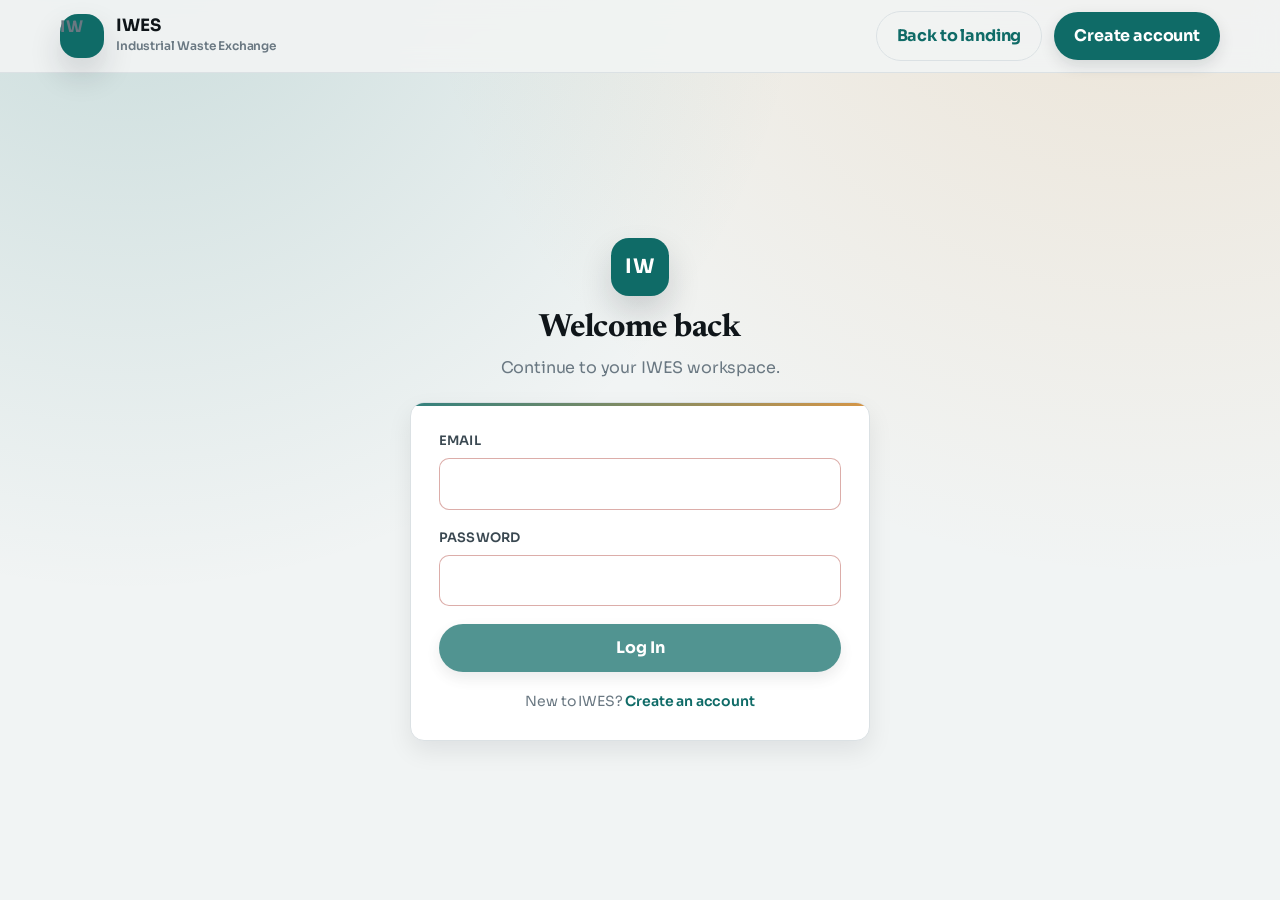
==== frontend/dashboard.html @ 66d416e0 "initial commit" ====
<!DOCTYPE html>
<html lang="en">
<head>
    <meta charset="UTF-8">
    <meta name="viewport" content="width=device-width, initial-scale=1.0">
    <title>IWES Dashboard</title>
    <link rel="stylesheet" href="style.css">
</head>
<body>
    <div class="app-shell">
        <nav class="navbar">
            <div class="nav-inner">
                <a class="nav-brand" href="dashboard.html" aria-label="IWES Dashboard">
                    <span class="brand-mark">IW</span>
                    <span>
                        <strong>IWES</strong>
                        <span>Dashboard</span>
                    </span>
                </a>

                <div class="nav-links" aria-label="Primary navigation">
                    <a class="nav-link active" href="dashboard.html">
                        <svg class="nav-icon" viewBox="0 0 24 24" aria-hidden="true">
                            <rect x="3" y="3" width="7" height="7" rx="2"></rect>
                            <rect x="14" y="3" width="7" height="7" rx="2"></rect>
                            <rect x="3" y="14" width="7" height="7" rx="2"></rect>
                            <rect x="14" y="14" width="7" height="7" rx="2"></rect>
                        </svg>
                        Dashboard
                    </a>
                    <a class="nav-link" href="listings.html">
                        <svg class="nav-icon" viewBox="0 0 24 24" aria-hidden="true">
                            <rect x="3" y="5" width="18" height="3" rx="1.5"></rect>
                            <rect x="3" y="10.5" width="18" height="3" rx="1.5"></rect>
                            <rect x="3" y="16" width="12" height="3" rx="1.5"></rect>
                        </svg>
                        Listings
                    </a>
                    <a class="nav-link" href="match.html">
                        <svg class="nav-icon" viewBox="0 0 24 24" aria-hidden="true">
                            <path d="M12 2a10 10 0 1 0 0 20a10 10 0 0 0 0-20Zm0 3a7 7 0 1 1 0 14a7 7 0 0 1 0-14Zm0 3.5a3.5 3.5 0 1 0 0 7a3.5 3.5 0 0 0 0-7Z"></path>
                        </svg>
                        Match
                    </a>
                    <a class="nav-link" href="analytics.html">
                        <svg class="nav-icon" viewBox="0 0 24 24" aria-hidden="true">
                            <rect x="4" y="11" width="3" height="9" rx="1"></rect>
                            <rect x="10.5" y="7" width="3" height="13" rx="1"></rect>
                            <rect x="17" y="4" width="3" height="16" rx="1"></rect>
                        </svg>
                        Analytics
                    </a>
                </div>

                <div class="nav-actions">
                    <span class="user-pill" id="userName">User</span>
                    <button class="button button-ghost" type="button" id="logoutButton">Logout</button>
                </div>
            </div>
        </nav>

        <main class="main-content">
            <header class="page-header">
                <div class="page-title">
                    <h1>Workspace</h1>
                    <p id="welcomeText">A concise overview of your exchange activity.</p>
                </div>
                <div class="page-actions">
                    <a class="button button-primary" href="listings.html">Create Listing</a>
                    <a class="button button-secondary" href="match.html">Find Matches</a>
                </div>
            </header>

            <div class="utility-bar">
                <span class="meta-label">MySQL procedures + views</span>
            </div>

            <section class="stats-grid" aria-label="User summary">
                <article class="card stat-card">
                    <p class="stat-label">Active Listings</p>
                    <p class="stat-value" id="activeListings">0</p>
                </article>
                <article class="card stat-card">
                    <p class="stat-label">Completed Listings</p>
                    <p class="stat-value" id="completedListings">0</p>
                </article>
                <article class="card stat-card">
                    <p class="stat-label">Buyer Transactions</p>
                    <p class="stat-value" id="buyerTransactions">0</p>
                </article>
                <article class="card stat-card">
                    <p class="stat-label">Seller Transactions</p>
                    <p class="stat-value" id="sellerTransactions">0</p>
                </article>
                <article class="card stat-card">
                    <p class="stat-label">Average Rating</p>
                    <p class="stat-value" id="averageRating">0.00</p>
                </article>
            </section>

            <section class="content-grid">
                <article class="card panel">
                    <div class="panel-header">
                        <h2 class="section-title">
                            <svg class="section-icon" viewBox="0 0 24 24" aria-hidden="true">
                                <path d="M12 2a10 10 0 1 0 0 20a10 10 0 0 0 0-20Zm1 5v5.2l3.8 2.2l-1 1.7L11 13V7h2Z"></path>
                            </svg>
                            Recent Transactions
                        </h2>
                        <span class="meta-label">Latest 5</span>
                    </div>
                    <div class="table-wrap">
                        <table class="responsive-table">
                            <thead>
                                <tr>
                                    <th>Product</th>
                                    <th>Qty</th>
                                    <th>Buyer</th>
                                    <th>Seller</th>
                                    <th>Status</th>
                                    <th>Date</th>
                                    <th>Rate</th>
                                </tr>
                            </thead>
                            <tbody id="transactionsBody">
                                <tr>
                                    <td colspan="7" class="loading-state">
                                        <div class="skeleton skeleton-line"></div>
                                    </td>
                                </tr>
                            </tbody>
                        </table>
                    </div>
                </article>

                <article class="card panel">
                    <div class="panel-header">
                        <h2 class="section-title">
                            <svg class="section-icon" viewBox="0 0 24 24" aria-hidden="true">
                                <rect x="3" y="5" width="18" height="3" rx="1.5"></rect>
                                <rect x="3" y="10.5" width="18" height="3" rx="1.5"></rect>
                                <rect x="3" y="16" width="12" height="3" rx="1.5"></rect>
                            </svg>
                            Quick Actions
                        </h2>
                        <span class="meta-label">Workspace shortcuts</span>
                    </div>
                    <div class="panel-body">
                        <p class="panel-note">Operational flow</p>
                        <div class="listing-actions">
                            <a class="button button-primary" href="listings.html">Create Listing</a>
                            <a class="button button-secondary" href="match.html">Run Matching</a>
                            <a class="button button-ghost" href="analytics.html">View Analytics</a>
                        </div>
                    </div>
                </article>
            </section>

            <section class="card panel mt-18">
                <div class="panel-header">
                    <h2 class="section-title">
                        <svg class="section-icon" viewBox="0 0 24 24" aria-hidden="true">
                            <rect x="3" y="5" width="18" height="3" rx="1.5"></rect>
                            <rect x="3" y="10.5" width="18" height="3" rx="1.5"></rect>
                            <rect x="3" y="16" width="12" height="3" rx="1.5"></rect>
                        </svg>
                        Listing Snapshot
                    </h2>
                    <span class="status-chip" id="listingCount">0 records</span>
                </div>
                <div class="table-wrap">
                    <table class="responsive-table">
                        <thead>
                            <tr>
                                <th>Product</th>
                                <th>Type</th>
                                <th>Available</th>
                                <th>Status</th>
                                <th>Created</th>
                            </tr>
                        </thead>
                        <tbody id="listingsBody">
                            <tr>
                                <td colspan="5" class="loading-state">
                                    <div class="skeleton skeleton-line"></div>
                                </td>
                            </tr>
                        </tbody>
                    </table>
                </div>
            </section>
        </main>
    </div>

    <script src="main.js"></script>
    <script>
        const currentUser = checkLogin();

        if (currentUser) {
            document.getElementById("userName").textContent = currentUser.name || currentUser.email;
            document.getElementById("welcomeText").textContent = `Welcome back, ${currentUser.name || "user"}.`;
        }

        document.getElementById("logoutButton").addEventListener("click", async () => {
            const button = document.getElementById("logoutButton");
            setButtonLoading(button, true, "Logging out...");
            try {
                await apiCall("/auth/logout", "POST");
            } catch (error) {
                showToast(error.message, "error");
            } finally {
                clearStoredUser();
                window.location.href = "login.html";
            }
        });

        async function loadDashboard() {
            try {
                const [meData, summaryData, listingsData, transactionsData] = await Promise.all([
                    apiCall("/auth/me"),
                    apiCall("/analytics/summary"),
                    apiCall("/listings/my"),
                    apiCall("/transactions/history"),
                ]);

                setStoredUser(meData.user);
                document.getElementById("userName").textContent = meData.user.name;
                document.getElementById("welcomeText").textContent = `Welcome back, ${meData.user.name}.`;

                const listings = listingsData.listings || [];
                renderSummary(summaryData.summary, listings);
                renderListings(listings);
                renderTransactions((transactionsData.transactions || []).slice(0, 5));
            } catch (error) {
                showToast(error.message, "error");
                setTableError("listingsBody", 5);
                setTableError("transactionsBody", 7);
            }
        }

        function renderSummary(summary, listings) {
            const buyerCount = Number(summary.transactions_as_buyer || 0);
            const sellerCount = Number(summary.transactions_as_seller || 0);
            const rating = Number(summary.average_rating_received || 0);
            const activeCount = listings.filter((listing) => listing.status === "ACTIVE").length;
            const completedCount = listings.filter((listing) => listing.status === "COMPLETED").length;

            document.getElementById("activeListings").textContent = formatNumber(activeCount);
            document.getElementById("completedListings").textContent = formatNumber(completedCount);
            document.getElementById("buyerTransactions").textContent = formatNumber(buyerCount);
            document.getElementById("sellerTransactions").textContent = formatNumber(sellerCount);
            document.getElementById("averageRating").textContent = rating.toFixed(2);
        }

        function renderListings(listings) {
            const body = document.getElementById("listingsBody");
            document.getElementById("listingCount").textContent = `${listings.length} records`;
            const snapshot = listings.slice(0, 6);

            if (!snapshot.length) {
                body.innerHTML = `<tr><td colspan="5" class="empty-state">No listings created yet.</td></tr>`;
                return;
            }

            body.innerHTML = snapshot.map((listing) => `
                <tr>
                    <td data-label="Product">${materialCell(listing.product_name, listing.category, listing.unit)}</td>
                    <td data-label="Type">${statusBadge(listing.listing_type)}</td>
                    <td data-label="Available">${formatNumber(listing.available_qty, 2)} ${escapeHtml(listing.unit)}</td>
                    <td data-label="Status">${statusBadge(listing.status)}</td>
                    <td data-label="Created">${formatDate(listing.created_at)}</td>
                </tr>
            `).join("");
        }

        function renderTransactions(transactions) {
            const body = document.getElementById("transactionsBody");

            if (!transactions.length) {
                body.innerHTML = `<tr><td colspan="7" class="empty-state">No recent transactions.</td></tr>`;
                return;
            }

            body.innerHTML = transactions.map((txn) => `
                <tr>
                    <td data-label="Product">${materialCell(txn.product_name, txn.category, txn.unit)}</td>
                    <td data-label="Qty">${formatNumber(txn.qty_exchanged, 2)} ${escapeHtml(txn.unit)}</td>
                    <td data-label="Buyer">${escapeHtml(txn.buyer_name)}</td>
                    <td data-label="Seller">${escapeHtml(txn.seller_name)}</td>
                    <td data-label="Status">${statusBadge(txn.status)}</td>
                    <td data-label="Date">${formatDate(txn.txn_date)}</td>
                    <td data-label="Rate"><button class="button button-secondary" type="button" data-rate-txn="${txn.txn_id}">Rate</button></td>
                </tr>
            `).join("");

            body.querySelectorAll("button[data-rate-txn]").forEach((button) => {
                button.addEventListener("click", () => openRatingModal(button.dataset.rateTxn));
            });
        }

        function setTableError(tableBodyId, colspan) {
            const body = document.getElementById(tableBodyId);
            body.innerHTML = `<tr><td colspan="${colspan}" class="empty-state">Could not load data.</td></tr>`;
        }

        loadDashboard();
    </script>
</body>
</html>
---- frontend/style.css ----
@import url("https://fonts.googleapis.com/css2?family=Newsreader:wght@400;500;600;700&family=Sora:wght@300;400;500;600;700;800&display=swap");

:root {
    --font-sans: "Sora", "Avenir Next", "Trebuchet MS", sans-serif;
    --font-display: "Newsreader", "Iowan Old Style", "Palatino", serif;
    --ink: #1c242a;
    --ink-strong: #0f1519;
    --ink-soft: #3a4851;
    --muted: #6a7882;
    --primary: #0f6b67;
    --primary-strong: #0b5451;
    --accent: #d08a33;
    --accent-strong: #b77424;
    --bg: #f1f4f4;
    --surface: #ffffff;
    --surface-2: #f3f6f6;
    --border: #dbe1e4;
    --border-strong: #cfd6da;
    --soft-blue: #e7eef0;
    --success: #2b7a4b;
    --error: #b14942;
    --warning: #c17a2f;
    --shadow: 0 20px 50px rgba(12, 18, 24, 0.12);
    --shadow-soft: 0 10px 24px rgba(12, 18, 24, 0.08);
    --shadow-tight: 0 6px 16px rgba(12, 18, 24, 0.12);
    --radius-sm: 10px;
    --radius-md: 14px;
    --radius-lg: 20px;
    --content-width: 1160px;
}

* {
    box-sizing: border-box;
}

html {
    font-size: 16px;
}

body {
    margin: 0;
    min-height: 100vh;
    background:
        radial-gradient(circle at 10% -10%, rgba(15, 107, 103, 0.18), transparent 45%),
        radial-gradient(circle at 90% -20%, rgba(208, 138, 51, 0.18), transparent 48%),
        var(--bg);
    color: var(--ink);
    font-family: var(--font-sans);
    line-height: 1.6;
    letter-spacing: -0.01em;
}

::selection {
    background: rgba(15, 107, 103, 0.2);
}

a {
    color: var(--primary);
    font-weight: 600;
    text-decoration: none;
}

a:hover {
    color: var(--primary-strong);
    text-decoration: underline;
}

a:focus-visible,
button:focus-visible,
input:focus-visible,
select:focus-visible,
textarea:focus-visible {
    outline: 2px solid rgba(15, 107, 103, 0.35);
    outline-offset: 2px;
}

h1,
h2,
h3,
h4 {
    font-family: var(--font-display);
    letter-spacing: -0.01em;
}

.auth-page {
    display: grid;
    min-height: 100vh;
    place-items: center;
    padding: 36px 18px;
}

.auth-page.has-auth-nav {
    padding-top: 115px;
}

.auth-page .navbar {
    left: 0;
    position: fixed;
    right: 0;
    top: 0;
}

.auth-shell {
    width: min(100%, 460px);
}

.brand-block {
    position: relative;
    margin-bottom: 22px;
    text-align: center;
}

.brand-mark {
    display: inline-grid;
    width: 58px;
    height: 58px;
    margin-bottom: 14px;
    place-items: center;
    border-radius: 18px;
    background: var(--primary);
    color: #ffffff;
    font-size: 20px;
    font-weight: 700;
    letter-spacing: 0.04em;
    text-transform: uppercase;
    box-shadow: 0 16px 32px rgba(17, 24, 39, 0.16);
}

.brand-block h1,
.page-title h1 {
    margin: 0;
    color: var(--ink-strong);
    font-size: 32px;
    line-height: 1.15;
}

.brand-block p,
.page-title p {
    margin: 8px 0 0;
    color: var(--muted);
}

.card {
    border: 1px solid var(--border);
    border-radius: var(--radius-md);
    background: var(--surface);
    box-shadow: var(--shadow-soft);
}

.auth-card {
    position: relative;
    overflow: hidden;
    padding: 28px;
}

.auth-card::before {
    content: "";
    position: absolute;
    inset: 0 0 auto;
    height: 3px;
    background: linear-gradient(90deg, rgba(15, 107, 103, 0.85), rgba(208, 138, 51, 0.9));
}

.form-group {
    margin-bottom: 18px;
}

label {
    display: block;
    margin-bottom: 6px;
    color: var(--ink-soft);
    font-size: 13px;
    font-weight: 600;
    letter-spacing: 0.01em;
    text-transform: uppercase;
}

input,
select,
textarea {
    width: 100%;
    border: 1px solid var(--border);
    border-radius: var(--radius-sm);
    background: var(--surface);
    color: var(--ink);
    font: inherit;
    outline: none;
    padding: 12px 14px;
    transition: border-color 0.2s ease, box-shadow 0.2s ease;
}

input::placeholder,
textarea::placeholder {
    color: rgba(110, 123, 134, 0.7);
}

input:focus,
select:focus,
textarea:focus {
    border-color: rgba(15, 107, 103, 0.55);
    box-shadow: 0 0 0 3px rgba(15, 107, 103, 0.12);
}

input:invalid:not(:placeholder-shown),
textarea:invalid:not(:placeholder-shown) {
    border-color: rgba(177, 73, 66, 0.45);
}

input:invalid:focus,
textarea:invalid:focus {
    border-color: rgba(177, 73, 66, 0.7);
    box-shadow: 0 0 0 3px rgba(177, 73, 66, 0.14);
}

.button {
    display: inline-flex;
    min-height: 44px;
    align-items: center;
    justify-content: center;
    gap: 8px;
    border: 0;
    border-radius: 999px;
    cursor: pointer;
    font: inherit;
    font-weight: 700;
    padding: 11px 20px;
    text-decoration: none;
    box-shadow: var(--shadow-tight);
    transition: background 0.18s ease, box-shadow 0.18s ease, transform 0.18s ease;
}

.button:hover {
    text-decoration: none;
    transform: translateY(-1px);
}

.button:disabled {
    cursor: not-allowed;
    opacity: 0.72;
    transform: none;
}

.button-spinner {
    width: 16px;
    height: 16px;
    border: 2px solid currentColor;
    border-right-color: transparent;
    border-radius: 50%;
    animation: spin 0.7s linear infinite;
}

.button-primary {
    background: var(--primary);
    color: #ffffff;
}

.button-primary:hover {
    background: var(--primary-strong);
    box-shadow: 0 10px 22px rgba(17, 24, 39, 0.18);
}

.button-secondary {
    background: var(--accent);
    color: #ffffff;
}

.button-secondary:hover {
    background: var(--accent-strong);
}

.button-ghost {
    border: 1px solid var(--border);
    background: transparent;
    color: var(--primary);
    box-shadow: none;
}

.button-ghost:hover {
    border-color: var(--primary);
    background: rgba(15, 107, 103, 0.08);
}

.button-wide {
    width: 100%;
}

.auth-switch {
    margin: 18px 0 0;
    color: var(--muted);
    font-size: 14px;
    text-align: center;
}

.app-shell {
    min-height: 100vh;
}

.navbar {
    position: sticky;
    top: 0;
    z-index: 10;
    border-bottom: 1px solid var(--border);
    background: rgba(241, 244, 244, 0.92);
    backdrop-filter: blur(12px);
}

.nav-inner {
    display: flex;
    width: min(var(--content-width), calc(100% - 32px));
    min-height: 72px;
    align-items: center;
    justify-content: space-between;
    gap: 20px;
    margin: 0 auto;
}

.page-container {
    width: min(var(--content-width), calc(100% - 32px));
    margin: 0 auto;
}

.nav-brand {
    display: flex;
    min-width: 0;
    align-items: center;
    gap: 12px;
}

.nav-brand .brand-mark {
    width: 44px;
    height: 44px;
    margin: 0;
    font-size: 16px;
}

.nav-brand strong {
    display: block;
    color: var(--ink-strong);
    font-size: 17px;
    line-height: 1.1;
}

.nav-brand span {
    display: block;
    color: var(--muted);
    font-size: 12px;
}

.nav-links {
    display: flex;
    flex: 1;
    align-items: center;
    justify-content: flex-start;
    gap: 10px;
}

.nav-link {
    display: inline-flex;
    align-items: center;
    gap: 8px;
    position: relative;
    border-radius: 999px;
    color: var(--ink-soft);
    font-size: 13px;
    font-weight: 600;
    letter-spacing: 0.02em;
    padding: 8px 12px;
    text-transform: uppercase;
    transition: color 0.2s ease, background 0.2s ease;
}

.nav-icon {
    width: 16px;
    height: 16px;
    fill: currentColor;
    flex-shrink: 0;
}

.nav-link:hover {
    background: rgba(15, 107, 103, 0.08);
    color: var(--primary);
    text-decoration: none;
}

.nav-link.active {
    color: var(--primary-strong);
    background: rgba(15, 107, 103, 0.12);
}

.nav-actions {
    display: flex;
    align-items: center;
    gap: 12px;
}

.sidebar {
    position: sticky;
    top: 88px;
    align-self: start;
    border: 1px solid var(--border);
    border-radius: var(--radius-md);
    background: var(--surface);
    padding: 20px;
    box-shadow: var(--shadow-soft);
}

.sidebar-nav {
    display: grid;
    gap: 8px;
}

.sidebar-link {
    display: flex;
    align-items: center;
    gap: 10px;
    border-radius: 10px;
    color: var(--ink-soft);
    font-size: 13px;
    font-weight: 600;
    padding: 8px 10px;
    text-transform: uppercase;
    letter-spacing: 0.08em;
}

.sidebar-link:hover {
    background: rgba(15, 107, 103, 0.08);
    color: var(--primary);
    text-decoration: none;
}

.user-pill {
    max-width: 220px;
    overflow: hidden;
    border: 1px solid var(--border);
    border-radius: 999px;
    background: var(--surface);
    color: var(--ink);
    font-size: 13px;
    font-weight: 600;
    padding: 8px 14px;
    text-overflow: ellipsis;
    white-space: nowrap;
}

.main-content {
    width: min(var(--content-width), calc(100% - 32px));
    margin: 0 auto;
    padding: 42px 0 58px;
    display: grid;
    gap: 26px;
}

.landing-main {
    display: grid;
    gap: 72px;
    padding: 34px 0 80px;
}

.hero-section {
    padding-top: 18px;
}

.hero-grid {
    display: grid;
    grid-template-columns: minmax(0, 1.2fr) minmax(0, 0.8fr);
    gap: 32px;
    align-items: center;
}

.hero-kicker {
    display: inline-flex;
    align-items: center;
    gap: 10px;
    border-radius: 999px;
    border: 1px solid rgba(15, 107, 103, 0.25);
    background: rgba(15, 107, 103, 0.12);
    color: var(--primary-strong);
    font-size: 12px;
    font-weight: 700;
    letter-spacing: 0.08em;
    padding: 6px 14px;
    text-transform: uppercase;
}

.hero-title {
    margin: 18px 0 0;
    font-size: 44px;
    line-height: 1.1;
    color: var(--ink-strong);
}

.hero-lede {
    margin: 16px 0 0;
    color: var(--ink-soft);
    font-size: 17px;
    max-width: 560px;
}

.hero-actions {
    display: flex;
    flex-wrap: wrap;
    gap: 12px;
    margin-top: 22px;
}

.hero-meta {
    display: flex;
    flex-wrap: wrap;
    gap: 10px;
    margin-top: 18px;
}

.hero-card {
    padding: 24px;
    display: grid;
    gap: 16px;
    border: 1px solid rgba(15, 107, 103, 0.2);
    background: linear-gradient(160deg, rgba(255, 255, 255, 0.98), rgba(243, 246, 246, 0.9));
}

.hero-card h2 {
    margin: 0;
    font-size: 22px;
}

.hero-list {
    list-style: none;
    margin: 0;
    padding: 0;
    display: grid;
    gap: 12px;
    color: var(--ink-soft);
    font-size: 14px;
}

.hero-list li {
    display: flex;
    gap: 10px;
}

.hero-list li::before {
    content: "";
    width: 8px;
    height: 8px;
    margin-top: 7px;
    border-radius: 999px;
    background: var(--accent);
    flex-shrink: 0;
}

.section-block {
    padding: 22px 0 0;
}

.section-head {
    display: grid;
    gap: 10px;
    margin-bottom: 28px;
}

.eyebrow {
    color: var(--muted);
    font-size: 12px;
    font-weight: 700;
    letter-spacing: 0.18em;
    text-transform: uppercase;
}

.section-head h2 {
    margin: 0;
    font-size: 30px;
}

.section-head p {
    margin: 0;
    color: var(--ink-soft);
    max-width: 640px;
}

.feature-grid {
    display: grid;
    grid-template-columns: repeat(3, minmax(0, 1fr));
    gap: 20px;
}

.feature-card {
    padding: 20px;
    display: grid;
    gap: 10px;
}

.feature-card h3 {
    margin: 0;
    font-size: 18px;
}

.feature-card p {
    margin: 0;
    color: var(--muted);
    font-size: 14px;
}

.workflow-grid {
    display: grid;
    grid-template-columns: repeat(5, minmax(0, 1fr));
    gap: 16px;
}

.workflow-step {
    padding: 18px;
    display: grid;
    gap: 10px;
}

.step-index {
    width: 38px;
    height: 38px;
    display: inline-grid;
    place-items: center;
    border-radius: 14px;
    background: rgba(208, 138, 51, 0.16);
    color: var(--accent-strong);
    font-weight: 700;
}

.dbms-grid {
    display: grid;
    grid-template-columns: repeat(2, minmax(0, 1fr));
    gap: 20px;
}

.dbms-card {
    padding: 20px;
    display: grid;
    gap: 10px;
}

.site-footer {
    margin-top: 40px;
    border-top: 1px solid var(--border);
    padding: 28px 0 40px;
    background: rgba(255, 255, 255, 0.7);
}

.footer-grid {
    display: flex;
    flex-wrap: wrap;
    gap: 18px;
    align-items: center;
    justify-content: space-between;
    color: var(--muted);
    font-size: 13px;
}

.page-header {
    position: relative;
    display: grid;
    align-items: end;
    grid-template-columns: 1fr auto;
    gap: 18px;
    margin-bottom: 0;
    padding-bottom: 18px;
    border-bottom: 1px solid var(--border);
}

.page-header::before {
    content: "";
    position: absolute;
    left: 0;
    top: -10px;
    width: 60px;
    height: 2px;
    background: var(--accent);
}

.page-title h1 {
    font-size: 36px;
}

.page-title p {
    max-width: 560px;
    color: var(--ink-soft);
    font-size: 16px;
}

.page-actions {
    display: flex;
    align-items: center;
    gap: 12px;
    flex-wrap: wrap;
    justify-content: flex-end;
}

.utility-bar {
    display: flex;
    align-items: center;
    gap: 12px;
    border: 1px solid var(--border);
    border-radius: var(--radius-md);
    background: var(--surface-2);
    padding: 10px 14px;
}

.meta-label {
    display: inline-flex;
    align-items: center;
    gap: 8px;
    color: var(--muted);
    font-size: 11px;
    font-weight: 600;
    letter-spacing: 0.12em;
    text-transform: uppercase;
}

.meta-label::before {
    content: "";
    width: 10px;
    height: 2px;
    border-radius: 999px;
    background: var(--accent);
}

.status-chip {
    display: inline-flex;
    align-items: center;
    gap: 8px;
    border-radius: 999px;
    border: 1px solid var(--border);
    background: var(--surface);
    color: var(--ink-soft);
    font-size: 11px;
    font-weight: 600;
    letter-spacing: 0.08em;
    padding: 6px 12px;
    text-transform: uppercase;
}

.status-chip::before {
    content: "";
    width: 6px;
    height: 6px;
    border-radius: 999px;
    background: var(--accent);
}

.toolbar {
    display: flex;
    align-items: flex-end;
    justify-content: space-between;
    gap: 18px;
    margin-bottom: 18px;
}

.mt-18 {
    margin-top: 18px;
}

.filter-card,
.form-card {
    padding: 20px;
}

.filter-card,
.form-card,
.panel,
.stat-card {
    transition: border-color 0.18s ease, box-shadow 0.18s ease, transform 0.18s ease;
}

.filter-card:hover,
.form-card:hover,
.panel:hover,
.stat-card:hover {
    border-color: rgba(15, 107, 103, 0.24);
    box-shadow: var(--shadow);
}

.form-grid {
    display: grid;
    grid-template-columns: repeat(auto-fit, minmax(180px, 1fr));
    gap: 16px;
}

.form-grid-two {
    grid-template-columns: repeat(2, minmax(0, 1fr));
}

.form-grid-compact {
    display: grid;
    grid-template-columns: repeat(auto-fit, minmax(200px, 1fr));
    gap: 16px;
    align-items: end;
}

.form-actions {
    display: flex;
    justify-content: flex-end;
    gap: 10px;
    margin-top: 18px;
}

.stats-grid {
    display: grid;
    grid-template-columns: repeat(auto-fit, minmax(180px, 1fr));
    gap: 20px;
    margin-bottom: 0;
}

.stat-card {
    position: relative;
    overflow: hidden;
    padding: 24px;
}

.stat-card::before {
    content: "";
    position: absolute;
    inset: 0 0 auto;
    height: 3px;
    background: rgba(15, 107, 103, 0.25);
}

.stat-label {
    margin: 0;
    color: var(--muted);
    font-size: 13px;
    font-weight: 600;
    text-transform: uppercase;
    letter-spacing: 0.06em;
}

.stat-value {
    margin: 10px 0 0;
    color: var(--ink-strong);
    font-family: var(--font-display);
    font-size: 36px;
    font-weight: 600;
    line-height: 1;
}

.content-grid {
    display: grid;
    grid-template-columns: repeat(auto-fit, minmax(320px, 1fr));
    gap: 22px;
}

.panel {
    overflow: hidden;
}

.panel-header {
    display: flex;
    align-items: center;
    justify-content: space-between;
    gap: 14px;
    border-bottom: 1px solid var(--border);
    background: var(--surface-2);
    padding: 18px 20px;
}

.panel-body {
    padding: 20px;
}

.panel-note {
    margin: 0 0 14px;
    color: var(--muted);
    font-size: 11px;
    font-weight: 700;
    letter-spacing: 0.12em;
    text-transform: uppercase;
}

.panel-header h2 {
    margin: 0;
    color: var(--ink-strong);
    font-size: 20px;
}

.section-title {
    display: inline-flex;
    align-items: center;
    gap: 10px;
}

.section-icon {
    width: 18px;
    height: 18px;
    fill: currentColor;
    color: var(--accent-strong);
}

.table-wrap {
    overflow-x: auto;
}

table {
    width: 100%;
    border-collapse: collapse;
    min-width: 680px;
}

.compact-table {
    min-width: 0;
}

th,
td {
    border-bottom: 1px solid var(--border);
    padding: 14px 16px;
    text-align: left;
    vertical-align: top;
}

th {
    background: transparent;
    color: var(--muted);
    font-size: 11px;
    letter-spacing: 0.12em;
    text-transform: uppercase;
}

td {
    color: var(--ink);
    font-size: 14px;
}

tbody tr:hover {
    background: rgba(15, 107, 103, 0.04);
}

.material-cell {
    display: grid;
    grid-template-columns: 42px minmax(0, 1fr);
    align-items: center;
    gap: 11px;
    min-width: 230px;
}

.material-avatar {
    display: inline-grid;
    width: 42px;
    height: 42px;
    place-items: center;
    border-radius: 14px;
    font-size: 15px;
    font-weight: 700;
}

.material-copy {
    display: grid;
    min-width: 0;
}

.material-copy strong {
    color: var(--ink-strong);
}

.material-copy span {
    overflow: hidden;
    color: var(--muted);
    font-size: 12px;
    text-overflow: ellipsis;
    white-space: nowrap;
}

.tone-industrial {
    background: #e3ecec;
    color: var(--primary);
}

.tone-metal {
    background: #eceff1;
    color: #4c5963;
}

.tone-polymer {
    background: #f3e9f4;
    color: #7a3d8a;
}

.tone-bio {
    background: #e5f2ea;
    color: var(--success);
}

.tone-recycle {
    background: #f8efe4;
    color: var(--warning);
}

.tone-neutral {
    background: #eceff1;
    color: #394a5a;
}

.badge {
    display: inline-flex;
    align-items: center;
    border-radius: 999px;
    font-size: 11px;
    font-weight: 700;
    padding: 5px 10px;
    text-transform: uppercase;
    letter-spacing: 0.08em;
}

.badge-sell {
    background: rgba(15, 107, 103, 0.12);
    color: var(--primary);
}

.badge-buy {
    background: rgba(208, 138, 51, 0.2);
    color: var(--accent-strong);
}

.badge-active {
    background: rgba(43, 122, 75, 0.18);
    color: var(--success);
}

.badge-completed {
    background: rgba(15, 107, 103, 0.12);
    color: var(--primary);
}

.badge-expired {
    background: rgba(183, 71, 62, 0.16);
    color: var(--error);
}

.badge-done {
    background: rgba(43, 122, 75, 0.18);
    color: var(--success);
}

.qty-action {
    display: grid;
    grid-template-columns: minmax(92px, 1fr) auto;
    gap: 8px;
    min-width: 220px;
}

.filter-bar {
    position: sticky;
    top: 82px;
    z-index: 6;
    backdrop-filter: blur(10px);
}

.filter-row {
    display: flex;
    flex-wrap: wrap;
    gap: 12px;
    align-items: flex-end;
}

.view-toggle {
    display: inline-flex;
    gap: 8px;
    border: 1px solid var(--border);
    border-radius: 999px;
    padding: 4px;
    background: var(--surface);
}

.view-toggle button {
    border-radius: 999px;
    padding: 6px 12px;
    font-size: 12px;
    font-weight: 700;
}

.view-toggle button.active {
    background: var(--primary);
    color: #ffffff;
}

.listing-grid {
    display: grid;
    grid-template-columns: repeat(auto-fit, minmax(260px, 1fr));
    gap: 16px;
    padding: 18px;
}

.listings-view[data-view="cards"] .table-wrap {
    display: none;
}

.listings-view[data-view="table"] .listing-grid {
    display: none;
}

.listing-card {
    padding: 18px;
    display: grid;
    gap: 12px;
}

.listing-meta {
    display: grid;
    gap: 6px;
    color: var(--muted);
    font-size: 13px;
}

.listing-actions {
    display: flex;
    gap: 10px;
    flex-wrap: wrap;
    align-items: center;
}

.empty-block {
    padding: 26px;
    text-align: center;
    color: var(--muted);
    font-weight: 600;
}

.skeleton {
    position: relative;
    overflow: hidden;
    border-radius: 999px;
    background: #e8edf0;
}

.skeleton::after {
    content: "";
    position: absolute;
    inset: 0;
    background: linear-gradient(90deg, transparent, rgba(255, 255, 255, 0.6), transparent);
    transform: translateX(-100%);
    animation: skeleton 1.2s ease-in-out infinite;
}

.skeleton-line {
    height: 12px;
    width: 100%;
}

.skeleton-block {
    height: 64px;
    border-radius: var(--radius-md);
}

.qty-action input {
    min-height: 38px;
    padding: 8px 10px;
}

.qty-action .button {
    min-height: 38px;
    padding: 8px 12px;
}

.empty-state,
.loading-state {
    padding: 28px 20px;
    color: var(--muted);
    font-weight: 600;
    text-align: center;
}

.modal-backdrop {
    position: fixed;
    inset: 0;
    z-index: 50;
    display: none;
    align-items: center;
    justify-content: center;
    background: rgba(16, 21, 24, 0.56);
    padding: 18px;
}

.modal-backdrop.open {
    display: flex;
}

.modal {
    width: min(100%, 620px);
    max-height: calc(100vh - 36px);
    overflow-y: auto;
    border-radius: var(--radius-lg);
    background: var(--surface);
    box-shadow: 0 28px 80px rgba(0, 0, 0, 0.28);
}

.modal-header {
    display: flex;
    align-items: flex-start;
    justify-content: space-between;
    gap: 16px;
    border-bottom: 1px solid var(--border);
    padding: 20px;
}

.modal-header h2 {
    margin: 0;
    color: var(--ink-strong);
    font-size: 22px;
}

.modal-header p {
    margin: 6px 0 0;
    color: var(--muted);
}

.modal-body {
    padding: 20px;
}

.modal-note {
    margin: 0 0 16px;
    color: var(--muted);
    font-weight: 600;
    font-size: 13px;
}

.rating-modal {
    width: min(100%, 460px);
}

.star-rating {
    display: flex;
    gap: 8px;
    margin-bottom: 18px;
}

.star-button {
    display: inline-grid;
    width: 44px;
    height: 44px;
    place-items: center;
    border: 1px solid var(--border);
    border-radius: var(--radius-sm);
    background: var(--surface);
    color: #9aa6b2;
    cursor: pointer;
    font-size: 28px;
    line-height: 1;
    transition: border-color 0.2s ease, background 0.2s ease, color 0.2s ease;
}

.star-button:hover,
.star-button.selected {
    border-color: var(--warning);
    background: rgba(176, 107, 46, 0.14);
    color: var(--warning);
}

.icon-button {
    display: inline-grid;
    width: 38px;
    height: 38px;
    place-items: center;
    border: 1px solid var(--border);
    border-radius: var(--radius-sm);
    background: var(--surface);
    color: var(--primary);
    cursor: pointer;
    font-size: 22px;
    font-weight: 700;
    line-height: 1;
    transition: background 0.2s ease, border-color 0.2s ease;
}

.icon-button:hover {
    border-color: rgba(15, 107, 103, 0.4);
    background: rgba(15, 107, 103, 0.08);
}

.chart-list {
    display: grid;
    gap: 16px;
    padding: 20px;
}

.bar-row {
    display: grid;
    grid-template-columns: minmax(130px, 0.34fr) minmax(180px, 1fr) auto;
    align-items: center;
    gap: 12px;
}

.bar-label {
    min-width: 0;
    color: var(--ink);
    font-size: 13px;
    font-weight: 600;
}

.bar-track {
    height: 12px;
    overflow: hidden;
    border-radius: 999px;
    background: #e3e0db;
}

.bar-fill {
    height: 100%;
    min-width: 5px;
    border-radius: 999px;
    background: linear-gradient(90deg, rgba(15, 107, 103, 0.95), rgba(15, 107, 103, 0.6));
}

.bar-value {
    color: var(--primary);
    font-size: 12px;
    font-weight: 700;
    white-space: nowrap;
}

.toast-container {
    position: fixed;
    top: 18px;
    right: 18px;
    z-index: 100;
    display: grid;
    gap: 10px;
    width: min(360px, calc(100vw - 32px));
}

.toast {
    border-left: 5px solid var(--primary);
    border-radius: var(--radius-sm);
    background: var(--surface);
    box-shadow: 0 14px 34px rgba(0, 0, 0, 0.14);
    color: var(--ink);
    font-size: 13px;
    font-weight: 600;
    padding: 13px 15px;
    animation: toast-in 0.22s ease both;
}

.toast-success {
    border-left-color: var(--success);
}

.toast-error {
    border-left-color: var(--error);
}

.toast-info {
    border-left-color: var(--primary);
}

@keyframes toast-in {
    from {
        opacity: 0;
        transform: translateY(-8px);
    }
    to {
        opacity: 1;
        transform: translateY(0);
    }
}

@keyframes spin {
    to {
        transform: rotate(360deg);
    }
}

@keyframes skeleton {
    to {
        transform: translateX(100%);
    }
}

@media (max-width: 900px) {
    .stats-grid,
    .content-grid,
    .form-grid,
    .form-grid-two,
    .form-grid-compact {
        grid-template-columns: 1fr;
    }

    .page-header {
        grid-template-columns: 1fr;
    }

    .page-actions {
        justify-content: flex-start;
    }

    .toolbar {
        align-items: stretch;
        flex-direction: column;
    }

    .bar-row {
        grid-template-columns: 1fr;
        gap: 7px;
    }

    .hero-grid,
    .feature-grid,
    .workflow-grid,
    .dbms-grid {
        grid-template-columns: 1fr;
    }
}

@media (max-width: 760px) {
    table.responsive-table {
        min-width: 0;
        display: block;
    }

    table.responsive-table thead {
        display: none;
    }

    table.responsive-table tbody,
    table.responsive-table tr,
    table.responsive-table td {
        display: block;
        width: 100%;
    }

    table.responsive-table tr {
        border: 1px solid var(--border);
        border-radius: var(--radius-md);
        background: var(--surface);
        box-shadow: var(--shadow-soft);
        margin-bottom: 14px;
        padding: 6px 12px;
    }

    table.responsive-table td {
        border: none;
        padding: 10px 2px;
        display: flex;
        align-items: flex-start;
        justify-content: space-between;
        gap: 16px;
    }

    table.responsive-table td::before {
        content: attr(data-label);
        color: var(--muted);
        font-size: 10px;
        letter-spacing: 0.12em;
        text-transform: uppercase;
        flex: 0 0 42%;
    }

    table.responsive-table td > * {
        text-align: right;
        margin-left: auto;
    }

    table.responsive-table .material-cell {
        grid-template-columns: 34px minmax(0, 1fr);
    }
}

@media (max-width: 640px) {
    .auth-card {
        padding: 22px;
    }

    .brand-block h1,
    .page-title h1 {
        font-size: 26px;
    }

    .nav-inner {
        align-items: flex-start;
        flex-direction: column;
        padding: 14px 0;
    }

    .nav-links {
        width: 100%;
        justify-content: flex-start;
        overflow-x: auto;
        padding-bottom: 2px;
    }

    .nav-actions {
        width: 100%;
        justify-content: space-between;
    }

    .user-pill {
        max-width: calc(100vw - 180px);
    }

    .main-content {
        width: min(100% - 24px, 1180px);
        padding-top: 24px;
    }

    .stat-value {
        font-size: 30px;
    }

    .panel-header {
        align-items: flex-start;
        flex-direction: column;
    }

    .qty-action {
        grid-template-columns: 1fr;
        min-width: 160px;
    }

    .form-actions {
        flex-direction: column-reverse;
    }

    .hero-title {
        font-size: 34px;
    }
}
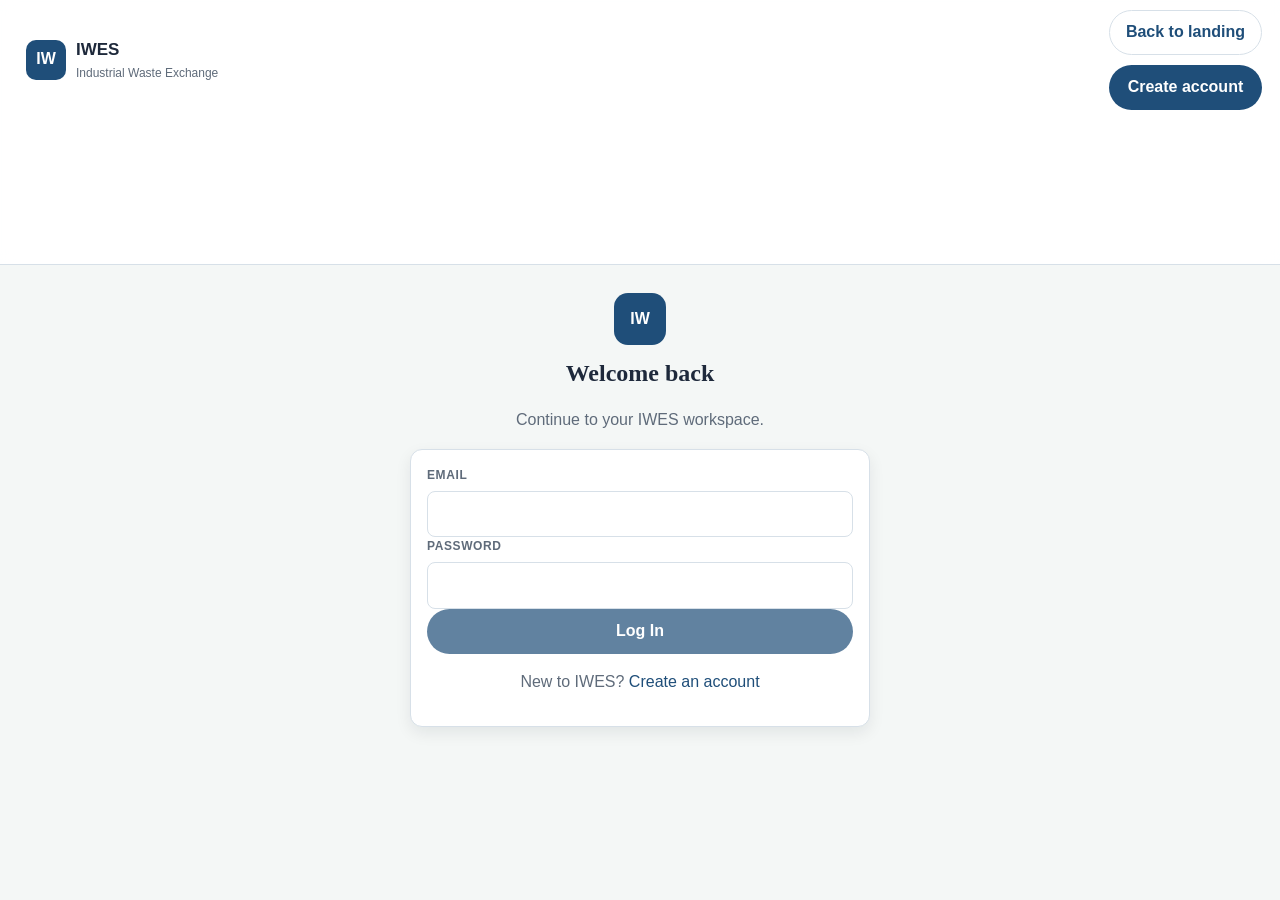
==== commit bb61f23d: "v2 initial commit" ====
--- a/frontend/dashboard.html
+++ b/frontend/dashboard.html
@@ -3,22 +3,44 @@
 <head>
     <meta charset="UTF-8">
     <meta name="viewport" content="width=device-width, initial-scale=1.0">
-    <title>IWES Dashboard</title>
+    <title>IWES Overview</title>
     <link rel="stylesheet" href="style.css">
 </head>
 <body>
     <div class="app-shell">
         <nav class="navbar">
             <div class="nav-inner">
-                <a class="nav-brand" href="dashboard.html" aria-label="IWES Dashboard">
+                <a class="nav-brand" href="dashboard.html" aria-label="IWES Overview">
                     <span class="brand-mark">IW</span>
                     <span>
                         <strong>IWES</strong>
-                        <span>Dashboard</span>
+                        <span>Overview</span>
                     </span>
                 </a>
 
                 <div class="nav-links" aria-label="Primary navigation">
+                    <a class="nav-link" href="listings.html">
+                        <svg class="nav-icon" viewBox="0 0 24 24" aria-hidden="true">
+                            <rect x="3" y="5" width="18" height="3" rx="1.5"></rect>
+                            <rect x="3" y="10.5" width="18" height="3" rx="1.5"></rect>
+                            <rect x="3" y="16" width="12" height="3" rx="1.5"></rect>
+                        </svg>
+                        Listings
+                    </a>
+                    <a class="nav-link" href="match.html">
+                        <svg class="nav-icon" viewBox="0 0 24 24" aria-hidden="true">
+                            <path d="M12 2a10 10 0 1 0 0 20a10 10 0 0 0 0-20Zm0 3a7 7 0 1 1 0 14a7 7 0 0 1 0-14Zm0 3.5a3.5 3.5 0 1 0 0 7a3.5 3.5 0 0 0 0-7Z"></path>
+                        </svg>
+                        Match
+                    </a>
+                    <a class="nav-link" href="analytics.html">
+                        <svg class="nav-icon" viewBox="0 0 24 24" aria-hidden="true">
+                            <rect x="4" y="11" width="3" height="9" rx="1"></rect>
+                            <rect x="10.5" y="7" width="3" height="13" rx="1"></rect>
+                            <rect x="17" y="4" width="3" height="16" rx="1"></rect>
+                        </svg>
+                        Analytics
+                    </a>
                     <a class="nav-link active" href="dashboard.html">
                         <svg class="nav-icon" viewBox="0 0 24 24" aria-hidden="true">
                             <rect x="3" y="3" width="7" height="7" rx="2"></rect>
@@ -26,29 +48,7 @@
                             <rect x="3" y="14" width="7" height="7" rx="2"></rect>
                             <rect x="14" y="14" width="7" height="7" rx="2"></rect>
                         </svg>
-                        Dashboard
-                    </a>
-                    <a class="nav-link" href="listings.html">
-                        <svg class="nav-icon" viewBox="0 0 24 24" aria-hidden="true">
-                            <rect x="3" y="5" width="18" height="3" rx="1.5"></rect>
-                            <rect x="3" y="10.5" width="18" height="3" rx="1.5"></rect>
-                            <rect x="3" y="16" width="12" height="3" rx="1.5"></rect>
-                        </svg>
-                        Listings
-                    </a>
-                    <a class="nav-link" href="match.html">
-                        <svg class="nav-icon" viewBox="0 0 24 24" aria-hidden="true">
-                            <path d="M12 2a10 10 0 1 0 0 20a10 10 0 0 0 0-20Zm0 3a7 7 0 1 1 0 14a7 7 0 0 1 0-14Zm0 3.5a3.5 3.5 0 1 0 0 7a3.5 3.5 0 0 0 0-7Z"></path>
-                        </svg>
-                        Match
-                    </a>
-                    <a class="nav-link" href="analytics.html">
-                        <svg class="nav-icon" viewBox="0 0 24 24" aria-hidden="true">
-                            <rect x="4" y="11" width="3" height="9" rx="1"></rect>
-                            <rect x="10.5" y="7" width="3" height="13" rx="1"></rect>
-                            <rect x="17" y="4" width="3" height="16" rx="1"></rect>
-                        </svg>
-                        Analytics
+                        Overview
                     </a>
                 </div>
 
@@ -62,39 +62,35 @@
         <main class="main-content">
             <header class="page-header">
                 <div class="page-title">
-                    <h1>Workspace</h1>
-                    <p id="welcomeText">A concise overview of your exchange activity.</p>
+                    <h1>Overview Dashboard</h1>
+                    <p id="welcomeText">Track platform activity and your current exchange footprint.</p>
                 </div>
                 <div class="page-actions">
-                    <a class="button button-primary" href="listings.html">Create Listing</a>
-                    <a class="button button-secondary" href="match.html">Find Matches</a>
+                    <a class="button button-primary" href="listings.html">New Listing</a>
+                    <a class="button button-secondary" href="match.html">Run Match</a>
                 </div>
             </header>
 
-            <div class="utility-bar">
-                <span class="meta-label">MySQL procedures + views</span>
-            </div>
-
-            <section class="stats-grid" aria-label="User summary">
-                <article class="card stat-card">
-                    <p class="stat-label">Active Listings</p>
-                    <p class="stat-value" id="activeListings">0</p>
-                </article>
-                <article class="card stat-card">
-                    <p class="stat-label">Completed Listings</p>
-                    <p class="stat-value" id="completedListings">0</p>
-                </article>
-                <article class="card stat-card">
-                    <p class="stat-label">Buyer Transactions</p>
-                    <p class="stat-value" id="buyerTransactions">0</p>
-                </article>
-                <article class="card stat-card">
-                    <p class="stat-label">Seller Transactions</p>
-                    <p class="stat-value" id="sellerTransactions">0</p>
-                </article>
-                <article class="card stat-card">
-                    <p class="stat-label">Average Rating</p>
-                    <p class="stat-value" id="averageRating">0.00</p>
+            <section class="stats-grid" aria-label="Overview stats">
+                <article class="card stat-card">
+                    <p class="stat-label">Total Listings</p>
+                    <p class="stat-value" id="totalListings">0</p>
+                </article>
+                <article class="card stat-card">
+                    <p class="stat-label">Active Txns</p>
+                    <p class="stat-value" id="activeTransactions">0</p>
+                </article>
+                <article class="card stat-card">
+                    <p class="stat-label">Completed Txns</p>
+                    <p class="stat-value" id="completedTransactions">0</p>
+                </article>
+                <article class="card stat-card">
+                    <p class="stat-label">Total Waste Diverted</p>
+                    <p class="stat-value" id="totalWasteDiverted">0</p>
+                </article>
+                <article class="card stat-card">
+                    <p class="stat-label">My Active Listings</p>
+                    <p class="stat-value" id="myActiveListings">0</p>
                 </article>
             </section>
 
@@ -105,31 +101,12 @@
                             <svg class="section-icon" viewBox="0 0 24 24" aria-hidden="true">
                                 <path d="M12 2a10 10 0 1 0 0 20a10 10 0 0 0 0-20Zm1 5v5.2l3.8 2.2l-1 1.7L11 13V7h2Z"></path>
                             </svg>
-                            Recent Transactions
+                            Activity Feed
                         </h2>
-                        <span class="meta-label">Latest 5</span>
-                    </div>
-                    <div class="table-wrap">
-                        <table class="responsive-table">
-                            <thead>
-                                <tr>
-                                    <th>Product</th>
-                                    <th>Qty</th>
-                                    <th>Buyer</th>
-                                    <th>Seller</th>
-                                    <th>Status</th>
-                                    <th>Date</th>
-                                    <th>Rate</th>
-                                </tr>
-                            </thead>
-                            <tbody id="transactionsBody">
-                                <tr>
-                                    <td colspan="7" class="loading-state">
-                                        <div class="skeleton skeleton-line"></div>
-                                    </td>
-                                </tr>
-                            </tbody>
-                        </table>
+                        <span class="meta-label">vw_activity_feed</span>
+                    </div>
+                    <div class="panel-body" id="activityFeed">
+                        <div class="loading-state">Loading activity...</div>
                     </div>
                 </article>
 
@@ -143,51 +120,16 @@
                             </svg>
                             Quick Actions
                         </h2>
-                        <span class="meta-label">Workspace shortcuts</span>
+                        <span class="meta-label">Navigation</span>
                     </div>
                     <div class="panel-body">
-                        <p class="panel-note">Operational flow</p>
                         <div class="listing-actions">
-                            <a class="button button-primary" href="listings.html">Create Listing</a>
-                            <a class="button button-secondary" href="match.html">Run Matching</a>
+                            <a class="button button-primary" href="listings.html">Manage Listings</a>
+                            <a class="button button-secondary" href="match.html">Find Matches</a>
                             <a class="button button-ghost" href="analytics.html">View Analytics</a>
                         </div>
                     </div>
                 </article>
-            </section>
-
-            <section class="card panel mt-18">
-                <div class="panel-header">
-                    <h2 class="section-title">
-                        <svg class="section-icon" viewBox="0 0 24 24" aria-hidden="true">
-                            <rect x="3" y="5" width="18" height="3" rx="1.5"></rect>
-                            <rect x="3" y="10.5" width="18" height="3" rx="1.5"></rect>
-                            <rect x="3" y="16" width="12" height="3" rx="1.5"></rect>
-                        </svg>
-                        Listing Snapshot
-                    </h2>
-                    <span class="status-chip" id="listingCount">0 records</span>
-                </div>
-                <div class="table-wrap">
-                    <table class="responsive-table">
-                        <thead>
-                            <tr>
-                                <th>Product</th>
-                                <th>Type</th>
-                                <th>Available</th>
-                                <th>Status</th>
-                                <th>Created</th>
-                            </tr>
-                        </thead>
-                        <tbody id="listingsBody">
-                            <tr>
-                                <td colspan="5" class="loading-state">
-                                    <div class="skeleton skeleton-line"></div>
-                                </td>
-                            </tr>
-                        </tbody>
-                    </table>
-                </div>
             </section>
         </main>
     </div>
@@ -198,7 +140,6 @@
 
         if (currentUser) {
             document.getElementById("userName").textContent = currentUser.name || currentUser.email;
-            document.getElementById("welcomeText").textContent = `Welcome back, ${currentUser.name || "user"}.`;
         }
 
         document.getElementById("logoutButton").addEventListener("click", async () => {
@@ -214,96 +155,80 @@
             }
         });
 
-        async function loadDashboard() {
+        async function loadOverview() {
             try {
-                const [meData, summaryData, listingsData, transactionsData] = await Promise.all([
+                const [meData, summaryData, insightData, feedData] = await Promise.all([
                     apiCall("/auth/me"),
                     apiCall("/analytics/summary"),
-                    apiCall("/listings/my"),
-                    apiCall("/transactions/history"),
+                    apiCall("/analytics/insights"),
+                    apiCall("/analytics/activity-feed"),
                 ]);
 
                 setStoredUser(meData.user);
                 document.getElementById("userName").textContent = meData.user.name;
                 document.getElementById("welcomeText").textContent = `Welcome back, ${meData.user.name}.`;
-
-                const listings = listingsData.listings || [];
-                renderSummary(summaryData.summary, listings);
-                renderListings(listings);
-                renderTransactions((transactionsData.transactions || []).slice(0, 5));
+                renderStats(summaryData.summary || {}, insightData.insights || {});
+                renderActivityFeed(feedData.activity_feed || []);
             } catch (error) {
                 showToast(error.message, "error");
-                setTableError("listingsBody", 5);
-                setTableError("transactionsBody", 7);
-            }
-        }
-
-        function renderSummary(summary, listings) {
-            const buyerCount = Number(summary.transactions_as_buyer || 0);
-            const sellerCount = Number(summary.transactions_as_seller || 0);
-            const rating = Number(summary.average_rating_received || 0);
-            const activeCount = listings.filter((listing) => listing.status === "ACTIVE").length;
-            const completedCount = listings.filter((listing) => listing.status === "COMPLETED").length;
-
-            document.getElementById("activeListings").textContent = formatNumber(activeCount);
-            document.getElementById("completedListings").textContent = formatNumber(completedCount);
-            document.getElementById("buyerTransactions").textContent = formatNumber(buyerCount);
-            document.getElementById("sellerTransactions").textContent = formatNumber(sellerCount);
-            document.getElementById("averageRating").textContent = rating.toFixed(2);
-        }
-
-        function renderListings(listings) {
-            const body = document.getElementById("listingsBody");
-            document.getElementById("listingCount").textContent = `${listings.length} records`;
-            const snapshot = listings.slice(0, 6);
-
-            if (!snapshot.length) {
-                body.innerHTML = `<tr><td colspan="5" class="empty-state">No listings created yet.</td></tr>`;
+                document.getElementById("activityFeed").innerHTML = `<div class="empty-state">Could not load activity feed.</div>`;
+            }
+        }
+
+        function renderStats(summary, insights) {
+            document.getElementById("totalListings").textContent = formatNumber(insights.total_listings || summary.total_listings || 0);
+            document.getElementById("activeTransactions").textContent = formatNumber(insights.active_transactions || 0);
+            document.getElementById("completedTransactions").textContent = formatNumber(insights.completed_transactions || 0);
+            document.getElementById("totalWasteDiverted").textContent = formatNumber(insights.total_waste_diverted || 0, 2);
+            document.getElementById("myActiveListings").textContent = formatNumber(summary.active_listings || 0);
+        }
+
+        function renderActivityFeed(rows) {
+            const container = document.getElementById("activityFeed");
+            if (!rows.length) {
+                container.innerHTML = `<div class="empty-state">No recent activity found.</div>`;
                 return;
             }
 
-            body.innerHTML = snapshot.map((listing) => `
-                <tr>
-                    <td data-label="Product">${materialCell(listing.product_name, listing.category, listing.unit)}</td>
-                    <td data-label="Type">${statusBadge(listing.listing_type)}</td>
-                    <td data-label="Available">${formatNumber(listing.available_qty, 2)} ${escapeHtml(listing.unit)}</td>
-                    <td data-label="Status">${statusBadge(listing.status)}</td>
-                    <td data-label="Created">${formatDate(listing.created_at)}</td>
-                </tr>
-            `).join("");
-        }
-
-        function renderTransactions(transactions) {
-            const body = document.getElementById("transactionsBody");
-
-            if (!transactions.length) {
-                body.innerHTML = `<tr><td colspan="7" class="empty-state">No recent transactions.</td></tr>`;
-                return;
-            }
-
-            body.innerHTML = transactions.map((txn) => `
-                <tr>
-                    <td data-label="Product">${materialCell(txn.product_name, txn.category, txn.unit)}</td>
-                    <td data-label="Qty">${formatNumber(txn.qty_exchanged, 2)} ${escapeHtml(txn.unit)}</td>
-                    <td data-label="Buyer">${escapeHtml(txn.buyer_name)}</td>
-                    <td data-label="Seller">${escapeHtml(txn.seller_name)}</td>
-                    <td data-label="Status">${statusBadge(txn.status)}</td>
-                    <td data-label="Date">${formatDate(txn.txn_date)}</td>
-                    <td data-label="Rate"><button class="button button-secondary" type="button" data-rate-txn="${txn.txn_id}">Rate</button></td>
-                </tr>
-            `).join("");
-
-            body.querySelectorAll("button[data-rate-txn]").forEach((button) => {
-                button.addEventListener("click", () => openRatingModal(button.dataset.rateTxn));
-            });
-        }
-
-        function setTableError(tableBodyId, colspan) {
-            const body = document.getElementById(tableBodyId);
-            body.innerHTML = `<tr><td colspan="${colspan}" class="empty-state">Could not load data.</td></tr>`;
-        }
-
-        loadDashboard();
+            container.innerHTML = rows.map((item) => {
+                const icon = String(item.event_type || "").toUpperCase() === "TRANSACTION" ? "TX" : "LS";
+                return `
+                    <div class="activity-item">
+                        <div class="activity-icon">${icon}</div>
+                        <div class="feed-body">
+                            <p>${escapeHtml(item.message || "")}</p>
+                            <span class="activity-time">${timeAgo(item.event_time)}</span>
+                        </div>
+                    </div>
+                `;
+            }).join("");
+        }
+
+        function timeAgo(dateValue) {
+            if (!dateValue) {
+                return "Unknown time";
+            }
+            const eventTime = new Date(dateValue).getTime();
+            if (Number.isNaN(eventTime)) {
+                return formatDate(dateValue);
+            }
+            const diffSeconds = Math.max(0, Math.floor((Date.now() - eventTime) / 1000));
+            if (diffSeconds < 60) {
+                return "Just now";
+            }
+            const diffMinutes = Math.floor(diffSeconds / 60);
+            if (diffMinutes < 60) {
+                return `${diffMinutes} min ago`;
+            }
+            const diffHours = Math.floor(diffMinutes / 60);
+            if (diffHours < 24) {
+                return `${diffHours} hr ago`;
+            }
+            const diffDays = Math.floor(diffHours / 24);
+            return `${diffDays} day ago${diffDays > 1 ? "s" : ""}`;
+        }
+
+        loadOverview();
     </script>
 </body>
 </html>
--- a/frontend/style.css
+++ b/frontend/style.css
@@ -1,177 +1,85 @@
-@import url("https://fonts.googleapis.com/css2?family=Newsreader:wght@400;500;600;700&family=Sora:wght@300;400;500;600;700;800&display=swap");
-
 :root {
-    --font-sans: "Sora", "Avenir Next", "Trebuchet MS", sans-serif;
-    --font-display: "Newsreader", "Iowan Old Style", "Palatino", serif;
-    --ink: #1c242a;
-    --ink-strong: #0f1519;
-    --ink-soft: #3a4851;
-    --muted: #6a7882;
-    --primary: #0f6b67;
-    --primary-strong: #0b5451;
-    --accent: #d08a33;
-    --accent-strong: #b77424;
-    --bg: #f1f4f4;
-    --surface: #ffffff;
-    --surface-2: #f3f6f6;
-    --border: #dbe1e4;
-    --border-strong: #cfd6da;
-    --soft-blue: #e7eef0;
-    --success: #2b7a4b;
-    --error: #b14942;
-    --warning: #c17a2f;
-    --shadow: 0 20px 50px rgba(12, 18, 24, 0.12);
-    --shadow-soft: 0 10px 24px rgba(12, 18, 24, 0.08);
-    --shadow-tight: 0 6px 16px rgba(12, 18, 24, 0.12);
-    --radius-sm: 10px;
-    --radius-md: 14px;
-    --radius-lg: 20px;
-    --content-width: 1160px;
+    --font-sans: "Segoe UI", "Inter", Arial, sans-serif;
+    --font-display: "Georgia", "Times New Roman", serif;
+    --primary: #1F4E79;
+    --primary-hover: #163A5C;
+    --accent: #0E6655;
+    --bg: #F4F7F6;
+    --surface: #FFFFFF;
+    --surface-soft: #F7FBFF;
+    --border: #D7E0E8;
+    --ink: #1E293B;
+    --muted: #5F6B7A;
+    --sidebar-bg: #0F172A;
+    --sidebar-text: #CBD5E1;
+    --sidebar-text-strong: #F8FAFC;
+    --success: #1F8A5A;
+    --warning: #B9770E;
+    --error: #C0392B;
+    --radius-sm: 8px;
+    --radius-md: 12px;
+    --radius-lg: 16px;
+    --shadow-sm: 0 6px 16px rgba(15, 23, 42, 0.08);
+    --shadow-md: 0 12px 26px rgba(15, 23, 42, 0.12);
+    --sidebar-width: 252px;
+    --sidebar-collapsed: 84px;
+    --z-sidebar: 1000;
+    --z-overlay: 1200;
+    --z-toast: 1400;
 }
 
 * {
     box-sizing: border-box;
 }
 
-html {
-    font-size: 16px;
-}
-
+html,
 body {
     margin: 0;
+    padding: 0;
+}
+
+body {
     min-height: 100vh;
-    background:
-        radial-gradient(circle at 10% -10%, rgba(15, 107, 103, 0.18), transparent 45%),
-        radial-gradient(circle at 90% -20%, rgba(208, 138, 51, 0.18), transparent 48%),
-        var(--bg);
+    background: var(--bg);
     color: var(--ink);
     font-family: var(--font-sans);
-    line-height: 1.6;
-    letter-spacing: -0.01em;
-}
-
-::selection {
-    background: rgba(15, 107, 103, 0.2);
+    line-height: 1.55;
 }
 
 a {
     color: var(--primary);
-    font-weight: 600;
     text-decoration: none;
 }
 
 a:hover {
-    color: var(--primary-strong);
     text-decoration: underline;
-}
-
-a:focus-visible,
-button:focus-visible,
-input:focus-visible,
-select:focus-visible,
-textarea:focus-visible {
-    outline: 2px solid rgba(15, 107, 103, 0.35);
-    outline-offset: 2px;
 }
 
 h1,
 h2,
 h3,
 h4 {
+    margin: 0;
     font-family: var(--font-display);
-    letter-spacing: -0.01em;
-}
-
-.auth-page {
-    display: grid;
-    min-height: 100vh;
-    place-items: center;
-    padding: 36px 18px;
-}
-
-.auth-page.has-auth-nav {
-    padding-top: 115px;
-}
-
-.auth-page .navbar {
-    left: 0;
-    position: fixed;
-    right: 0;
-    top: 0;
-}
-
-.auth-shell {
-    width: min(100%, 460px);
-}
-
-.brand-block {
-    position: relative;
-    margin-bottom: 22px;
-    text-align: center;
-}
-
-.brand-mark {
-    display: inline-grid;
-    width: 58px;
-    height: 58px;
-    margin-bottom: 14px;
-    place-items: center;
-    border-radius: 18px;
-    background: var(--primary);
-    color: #ffffff;
-    font-size: 20px;
-    font-weight: 700;
-    letter-spacing: 0.04em;
-    text-transform: uppercase;
-    box-shadow: 0 16px 32px rgba(17, 24, 39, 0.16);
-}
-
-.brand-block h1,
-.page-title h1 {
-    margin: 0;
-    color: var(--ink-strong);
-    font-size: 32px;
-    line-height: 1.15;
-}
-
-.brand-block p,
-.page-title p {
-    margin: 8px 0 0;
-    color: var(--muted);
 }
 
 .card {
+    background: var(--surface);
     border: 1px solid var(--border);
     border-radius: var(--radius-md);
-    background: var(--surface);
-    box-shadow: var(--shadow-soft);
-}
-
-.auth-card {
-    position: relative;
-    overflow: hidden;
-    padding: 28px;
-}
-
-.auth-card::before {
-    content: "";
-    position: absolute;
-    inset: 0 0 auto;
-    height: 3px;
-    background: linear-gradient(90deg, rgba(15, 107, 103, 0.85), rgba(208, 138, 51, 0.9));
+    box-shadow: var(--shadow-sm);
 }
 
 .form-group {
-    margin-bottom: 18px;
+    display: grid;
+    gap: 6px;
 }
 
 label {
-    display: block;
-    margin-bottom: 6px;
-    color: var(--ink-soft);
-    font-size: 13px;
-    font-weight: 600;
-    letter-spacing: 0.01em;
+    color: var(--muted);
+    font-size: 12px;
+    font-weight: 700;
+    letter-spacing: 0.05em;
     text-transform: uppercase;
 }
 
@@ -181,604 +89,328 @@
     width: 100%;
     border: 1px solid var(--border);
     border-radius: var(--radius-sm);
-    background: var(--surface);
+    background: #fff;
     color: var(--ink);
     font: inherit;
-    outline: none;
-    padding: 12px 14px;
-    transition: border-color 0.2s ease, box-shadow 0.2s ease;
-}
-
-input::placeholder,
-textarea::placeholder {
-    color: rgba(110, 123, 134, 0.7);
+    padding: 10px 12px;
 }
 
 input:focus,
 select:focus,
 textarea:focus {
-    border-color: rgba(15, 107, 103, 0.55);
-    box-shadow: 0 0 0 3px rgba(15, 107, 103, 0.12);
-}
-
-input:invalid:not(:placeholder-shown),
-textarea:invalid:not(:placeholder-shown) {
-    border-color: rgba(177, 73, 66, 0.45);
-}
-
-input:invalid:focus,
-textarea:invalid:focus {
-    border-color: rgba(177, 73, 66, 0.7);
-    box-shadow: 0 0 0 3px rgba(177, 73, 66, 0.14);
+    border-color: var(--primary);
+    outline: none;
+    box-shadow: 0 0 0 3px rgba(31, 78, 121, 0.14);
 }
 
 .button {
     display: inline-flex;
-    min-height: 44px;
     align-items: center;
     justify-content: center;
-    gap: 8px;
-    border: 0;
+    min-height: 40px;
+    border: 1px solid transparent;
     border-radius: 999px;
     cursor: pointer;
     font: inherit;
     font-weight: 700;
-    padding: 11px 20px;
+    padding: 9px 16px;
+}
+
+.button:disabled {
+    opacity: 0.7;
+    cursor: not-allowed;
+}
+
+.button-primary {
+    background: var(--primary);
+    color: #fff;
+}
+
+.button-primary:hover {
+    background: var(--primary-hover);
     text-decoration: none;
-    box-shadow: var(--shadow-tight);
-    transition: background 0.18s ease, box-shadow 0.18s ease, transform 0.18s ease;
-}
-
-.button:hover {
-    text-decoration: none;
-    transform: translateY(-1px);
-}
-
-.button:disabled {
-    cursor: not-allowed;
-    opacity: 0.72;
-    transform: none;
+}
+
+.button-secondary {
+    background: var(--accent);
+    color: #fff;
+}
+
+.button-ghost {
+    background: #fff;
+    border-color: var(--border);
+    color: var(--primary);
+}
+
+.button-wide {
+    width: 100%;
 }
 
 .button-spinner {
-    width: 16px;
-    height: 16px;
+    width: 14px;
+    height: 14px;
     border: 2px solid currentColor;
     border-right-color: transparent;
     border-radius: 50%;
+    margin-right: 8px;
     animation: spin 0.7s linear infinite;
 }
 
-.button-primary {
-    background: var(--primary);
-    color: #ffffff;
-}
-
-.button-primary:hover {
-    background: var(--primary-strong);
-    box-shadow: 0 10px 22px rgba(17, 24, 39, 0.18);
-}
-
-.button-secondary {
-    background: var(--accent);
-    color: #ffffff;
-}
-
-.button-secondary:hover {
-    background: var(--accent-strong);
-}
-
-.button-ghost {
-    border: 1px solid var(--border);
-    background: transparent;
-    color: var(--primary);
-    box-shadow: none;
-}
-
-.button-ghost:hover {
-    border-color: var(--primary);
-    background: rgba(15, 107, 103, 0.08);
-}
-
-.button-wide {
-    width: 100%;
-}
-
-.auth-switch {
-    margin: 18px 0 0;
-    color: var(--muted);
-    font-size: 14px;
-    text-align: center;
-}
-
-.app-shell {
-    min-height: 100vh;
-}
-
-.navbar {
-    position: sticky;
+.app-shell > .navbar {
+    position: fixed;
     top: 0;
-    z-index: 10;
-    border-bottom: 1px solid var(--border);
-    background: rgba(241, 244, 244, 0.92);
-    backdrop-filter: blur(12px);
-}
-
-.nav-inner {
+    left: 0;
+    width: var(--sidebar-width);
+    height: 100vh;
+    z-index: var(--z-sidebar);
+    background: linear-gradient(180deg, var(--sidebar-bg) 0%, #111827 100%);
+    border-right: 1px solid rgba(148, 163, 184, 0.2);
+    overflow-y: auto;
+}
+
+.app-shell > .navbar .nav-inner {
     display: flex;
-    width: min(var(--content-width), calc(100% - 32px));
-    min-height: 72px;
-    align-items: center;
-    justify-content: space-between;
-    gap: 20px;
-    margin: 0 auto;
-}
-
-.page-container {
-    width: min(var(--content-width), calc(100% - 32px));
-    margin: 0 auto;
+    flex-direction: column;
+    min-height: 100%;
+    gap: 16px;
+    padding: 18px 14px;
 }
 
 .nav-brand {
     display: flex;
-    min-width: 0;
-    align-items: center;
-    gap: 12px;
-}
-
-.nav-brand .brand-mark {
-    width: 44px;
-    height: 44px;
-    margin: 0;
-    font-size: 16px;
+    align-items: center;
+    gap: 10px;
+    padding: 8px;
+    border-radius: 10px;
+    color: var(--sidebar-text-strong);
+}
+
+.brand-mark {
+    display: inline-grid;
+    place-items: center;
+    width: 40px;
+    height: 40px;
+    border-radius: 10px;
+    background: var(--primary);
+    color: #fff;
+    font-weight: 800;
 }
 
 .nav-brand strong {
     display: block;
-    color: var(--ink-strong);
+    color: var(--sidebar-text-strong);
     font-size: 17px;
-    line-height: 1.1;
-}
-
-.nav-brand span {
+}
+
+.nav-brand span span {
     display: block;
-    color: var(--muted);
+    color: var(--sidebar-text);
     font-size: 12px;
 }
 
 .nav-links {
+    display: grid;
+    gap: 6px;
+}
+
+.nav-link {
     display: flex;
-    flex: 1;
-    align-items: center;
-    justify-content: flex-start;
+    align-items: center;
     gap: 10px;
-}
-
-.nav-link {
-    display: inline-flex;
-    align-items: center;
-    gap: 8px;
-    position: relative;
-    border-radius: 999px;
-    color: var(--ink-soft);
-    font-size: 13px;
+    border-radius: 10px;
+    color: var(--sidebar-text);
+    font-size: 14px;
     font-weight: 600;
-    letter-spacing: 0.02em;
-    padding: 8px 12px;
-    text-transform: uppercase;
-    transition: color 0.2s ease, background 0.2s ease;
-}
-
-.nav-icon {
+    padding: 10px 12px;
+}
+
+.nav-link.active {
+    background: rgba(31, 78, 121, 0.42);
+    color: #fff;
+}
+
+.nav-icon,
+.section-icon {
     width: 16px;
     height: 16px;
     fill: currentColor;
-    flex-shrink: 0;
-}
-
-.nav-link:hover {
-    background: rgba(15, 107, 103, 0.08);
-    color: var(--primary);
-    text-decoration: none;
-}
-
-.nav-link.active {
-    color: var(--primary-strong);
-    background: rgba(15, 107, 103, 0.12);
+    flex: 0 0 auto;
 }
 
 .nav-actions {
-    display: flex;
-    align-items: center;
-    gap: 12px;
-}
-
-.sidebar {
-    position: sticky;
-    top: 88px;
-    align-self: start;
-    border: 1px solid var(--border);
-    border-radius: var(--radius-md);
-    background: var(--surface);
-    padding: 20px;
-    box-shadow: var(--shadow-soft);
-}
-
-.sidebar-nav {
-    display: grid;
-    gap: 8px;
-}
-
-.sidebar-link {
-    display: flex;
-    align-items: center;
+    margin-top: auto;
+    display: grid;
     gap: 10px;
-    border-radius: 10px;
-    color: var(--ink-soft);
-    font-size: 13px;
-    font-weight: 600;
-    padding: 8px 10px;
-    text-transform: uppercase;
-    letter-spacing: 0.08em;
-}
-
-.sidebar-link:hover {
-    background: rgba(15, 107, 103, 0.08);
-    color: var(--primary);
-    text-decoration: none;
 }
 
 .user-pill {
-    max-width: 220px;
     overflow: hidden;
-    border: 1px solid var(--border);
-    border-radius: 999px;
-    background: var(--surface);
-    color: var(--ink);
-    font-size: 13px;
-    font-weight: 600;
-    padding: 8px 14px;
     text-overflow: ellipsis;
     white-space: nowrap;
-}
-
-.main-content {
-    width: min(var(--content-width), calc(100% - 32px));
-    margin: 0 auto;
-    padding: 42px 0 58px;
-    display: grid;
-    gap: 26px;
-}
-
-.landing-main {
-    display: grid;
-    gap: 72px;
-    padding: 34px 0 80px;
-}
-
-.hero-section {
-    padding-top: 18px;
-}
-
-.hero-grid {
-    display: grid;
-    grid-template-columns: minmax(0, 1.2fr) minmax(0, 0.8fr);
-    gap: 32px;
-    align-items: center;
-}
-
-.hero-kicker {
-    display: inline-flex;
-    align-items: center;
-    gap: 10px;
+    border: 1px solid rgba(148, 163, 184, 0.26);
     border-radius: 999px;
-    border: 1px solid rgba(15, 107, 103, 0.25);
-    background: rgba(15, 107, 103, 0.12);
-    color: var(--primary-strong);
+    background: rgba(148, 163, 184, 0.1);
+    color: #F8FAFC;
+    font-size: 12px;
+    font-weight: 600;
+    padding: 8px 12px;
+}
+
+.sidebar-notif {
+    display: flex;
+    align-items: center;
+    justify-content: space-between;
+    border-radius: 10px;
+    border: 1px solid rgba(148, 163, 184, 0.24);
+    background: rgba(148, 163, 184, 0.08);
+    color: var(--sidebar-text);
     font-size: 12px;
     font-weight: 700;
-    letter-spacing: 0.08em;
-    padding: 6px 14px;
+    letter-spacing: 0.04em;
     text-transform: uppercase;
-}
-
-.hero-title {
-    margin: 18px 0 0;
-    font-size: 44px;
-    line-height: 1.1;
-    color: var(--ink-strong);
-}
-
-.hero-lede {
-    margin: 16px 0 0;
-    color: var(--ink-soft);
-    font-size: 17px;
-    max-width: 560px;
-}
-
-.hero-actions {
-    display: flex;
-    flex-wrap: wrap;
+    padding: 8px 10px;
+}
+
+.notif-badge {
+    min-width: 24px;
+    border-radius: 999px;
+    background: #F59E0B;
+    color: #111827;
+    font-size: 11px;
+    font-weight: 800;
+    text-align: center;
+    padding: 3px 6px;
+}
+
+.notif-badge.is-zero {
+    background: rgba(148, 163, 184, 0.3);
+    color: #E2E8F0;
+}
+
+.nav-toggle {
+    display: none;
+}
+
+.main-content {
+    margin-left: var(--sidebar-width);
+    width: calc(100% - var(--sidebar-width));
+    min-height: 100vh;
+    padding: 28px;
+    display: grid;
+    gap: 16px;
+}
+
+.page-header {
+    display: grid;
+    grid-template-columns: 1fr auto;
     gap: 12px;
-    margin-top: 22px;
-}
-
+    align-items: end;
+}
+
+.page-title h1 {
+    color: #102A43;
+    font-size: clamp(1.7rem, 2.6vw, 2.3rem);
+}
+
+.page-title p {
+    color: var(--muted);
+    margin-top: 6px;
+}
+
+.page-actions,
+.utility-bar,
+.form-actions,
+.listing-actions,
+.view-toggle,
+.hero-actions,
 .hero-meta {
     display: flex;
     flex-wrap: wrap;
     gap: 10px;
-    margin-top: 18px;
-}
-
-.hero-card {
-    padding: 24px;
-    display: grid;
-    gap: 16px;
-    border: 1px solid rgba(15, 107, 103, 0.2);
-    background: linear-gradient(160deg, rgba(255, 255, 255, 0.98), rgba(243, 246, 246, 0.9));
-}
-
-.hero-card h2 {
-    margin: 0;
-    font-size: 22px;
-}
-
-.hero-list {
-    list-style: none;
-    margin: 0;
-    padding: 0;
-    display: grid;
+}
+
+.meta-label,
+.status-chip {
+    display: inline-flex;
+    align-items: center;
+    border-radius: 999px;
+    border: 1px solid var(--border);
+    background: #fff;
+    color: var(--muted);
+    font-size: 11px;
+    font-weight: 700;
+    letter-spacing: 0.04em;
+    text-transform: uppercase;
+    padding: 6px 10px;
+}
+
+.form-card,
+.filter-card,
+.panel,
+.auth-card,
+.chart-list {
+    padding: 16px;
+}
+
+.panel {
+    overflow: hidden;
+}
+
+.panel-header {
+    display: flex;
+    align-items: center;
+    justify-content: space-between;
+    gap: 10px;
+    border-bottom: 1px solid var(--border);
+    background: var(--surface-soft);
+    padding: 14px 16px;
+}
+
+.panel-body {
+    padding: 16px;
+}
+
+.section-title {
+    display: inline-flex;
+    align-items: center;
+    gap: 8px;
+}
+
+.stats-grid {
+    display: grid;
+    grid-template-columns: repeat(5, minmax(0, 1fr));
     gap: 12px;
-    color: var(--ink-soft);
-    font-size: 14px;
-}
-
-.hero-list li {
-    display: flex;
-    gap: 10px;
-}
-
-.hero-list li::before {
-    content: "";
-    width: 8px;
-    height: 8px;
-    margin-top: 7px;
-    border-radius: 999px;
-    background: var(--accent);
-    flex-shrink: 0;
-}
-
-.section-block {
-    padding: 22px 0 0;
-}
-
-.section-head {
-    display: grid;
-    gap: 10px;
-    margin-bottom: 28px;
-}
-
-.eyebrow {
+}
+
+.stat-card {
+    padding: 16px;
+}
+
+.stat-label {
     color: var(--muted);
     font-size: 12px;
     font-weight: 700;
-    letter-spacing: 0.18em;
     text-transform: uppercase;
 }
 
-.section-head h2 {
-    margin: 0;
-    font-size: 30px;
-}
-
-.section-head p {
-    margin: 0;
-    color: var(--ink-soft);
-    max-width: 640px;
-}
-
-.feature-grid {
-    display: grid;
-    grid-template-columns: repeat(3, minmax(0, 1fr));
-    gap: 20px;
-}
-
-.feature-card {
-    padding: 20px;
-    display: grid;
-    gap: 10px;
-}
-
-.feature-card h3 {
-    margin: 0;
-    font-size: 18px;
-}
-
-.feature-card p {
-    margin: 0;
-    color: var(--muted);
-    font-size: 14px;
-}
-
-.workflow-grid {
+.stat-value {
+    margin-top: 8px;
+    color: #102A43;
+    font-family: var(--font-display);
+    font-size: 32px;
+    line-height: 1;
+}
+
+.content-grid {
+    display: grid;
+    grid-template-columns: 1.4fr 1fr;
+    gap: 12px;
+}
+
+.form-grid {
     display: grid;
     grid-template-columns: repeat(5, minmax(0, 1fr));
-    gap: 16px;
-}
-
-.workflow-step {
-    padding: 18px;
-    display: grid;
-    gap: 10px;
-}
-
-.step-index {
-    width: 38px;
-    height: 38px;
-    display: inline-grid;
-    place-items: center;
-    border-radius: 14px;
-    background: rgba(208, 138, 51, 0.16);
-    color: var(--accent-strong);
-    font-weight: 700;
-}
-
-.dbms-grid {
-    display: grid;
-    grid-template-columns: repeat(2, minmax(0, 1fr));
-    gap: 20px;
-}
-
-.dbms-card {
-    padding: 20px;
-    display: grid;
-    gap: 10px;
-}
-
-.site-footer {
-    margin-top: 40px;
-    border-top: 1px solid var(--border);
-    padding: 28px 0 40px;
-    background: rgba(255, 255, 255, 0.7);
-}
-
-.footer-grid {
-    display: flex;
-    flex-wrap: wrap;
-    gap: 18px;
-    align-items: center;
-    justify-content: space-between;
-    color: var(--muted);
-    font-size: 13px;
-}
-
-.page-header {
-    position: relative;
-    display: grid;
-    align-items: end;
-    grid-template-columns: 1fr auto;
-    gap: 18px;
-    margin-bottom: 0;
-    padding-bottom: 18px;
-    border-bottom: 1px solid var(--border);
-}
-
-.page-header::before {
-    content: "";
-    position: absolute;
-    left: 0;
-    top: -10px;
-    width: 60px;
-    height: 2px;
-    background: var(--accent);
-}
-
-.page-title h1 {
-    font-size: 36px;
-}
-
-.page-title p {
-    max-width: 560px;
-    color: var(--ink-soft);
-    font-size: 16px;
-}
-
-.page-actions {
-    display: flex;
-    align-items: center;
     gap: 12px;
-    flex-wrap: wrap;
-    justify-content: flex-end;
-}
-
-.utility-bar {
-    display: flex;
-    align-items: center;
-    gap: 12px;
-    border: 1px solid var(--border);
-    border-radius: var(--radius-md);
-    background: var(--surface-2);
-    padding: 10px 14px;
-}
-
-.meta-label {
-    display: inline-flex;
-    align-items: center;
-    gap: 8px;
-    color: var(--muted);
-    font-size: 11px;
-    font-weight: 600;
-    letter-spacing: 0.12em;
-    text-transform: uppercase;
-}
-
-.meta-label::before {
-    content: "";
-    width: 10px;
-    height: 2px;
-    border-radius: 999px;
-    background: var(--accent);
-}
-
-.status-chip {
-    display: inline-flex;
-    align-items: center;
-    gap: 8px;
-    border-radius: 999px;
-    border: 1px solid var(--border);
-    background: var(--surface);
-    color: var(--ink-soft);
-    font-size: 11px;
-    font-weight: 600;
-    letter-spacing: 0.08em;
-    padding: 6px 12px;
-    text-transform: uppercase;
-}
-
-.status-chip::before {
-    content: "";
-    width: 6px;
-    height: 6px;
-    border-radius: 999px;
-    background: var(--accent);
-}
-
-.toolbar {
-    display: flex;
-    align-items: flex-end;
-    justify-content: space-between;
-    gap: 18px;
-    margin-bottom: 18px;
-}
-
-.mt-18 {
-    margin-top: 18px;
-}
-
-.filter-card,
-.form-card {
-    padding: 20px;
-}
-
-.filter-card,
-.form-card,
-.panel,
-.stat-card {
-    transition: border-color 0.18s ease, box-shadow 0.18s ease, transform 0.18s ease;
-}
-
-.filter-card:hover,
-.form-card:hover,
-.panel:hover,
-.stat-card:hover {
-    border-color: rgba(15, 107, 103, 0.24);
-    box-shadow: var(--shadow);
-}
-
-.form-grid {
-    display: grid;
-    grid-template-columns: repeat(auto-fit, minmax(180px, 1fr));
-    gap: 16px;
 }
 
 .form-grid-two {
@@ -787,107 +419,9 @@
 
 .form-grid-compact {
     display: grid;
-    grid-template-columns: repeat(auto-fit, minmax(200px, 1fr));
-    gap: 16px;
+    grid-template-columns: 1fr 190px 1fr auto;
+    gap: 12px;
     align-items: end;
-}
-
-.form-actions {
-    display: flex;
-    justify-content: flex-end;
-    gap: 10px;
-    margin-top: 18px;
-}
-
-.stats-grid {
-    display: grid;
-    grid-template-columns: repeat(auto-fit, minmax(180px, 1fr));
-    gap: 20px;
-    margin-bottom: 0;
-}
-
-.stat-card {
-    position: relative;
-    overflow: hidden;
-    padding: 24px;
-}
-
-.stat-card::before {
-    content: "";
-    position: absolute;
-    inset: 0 0 auto;
-    height: 3px;
-    background: rgba(15, 107, 103, 0.25);
-}
-
-.stat-label {
-    margin: 0;
-    color: var(--muted);
-    font-size: 13px;
-    font-weight: 600;
-    text-transform: uppercase;
-    letter-spacing: 0.06em;
-}
-
-.stat-value {
-    margin: 10px 0 0;
-    color: var(--ink-strong);
-    font-family: var(--font-display);
-    font-size: 36px;
-    font-weight: 600;
-    line-height: 1;
-}
-
-.content-grid {
-    display: grid;
-    grid-template-columns: repeat(auto-fit, minmax(320px, 1fr));
-    gap: 22px;
-}
-
-.panel {
-    overflow: hidden;
-}
-
-.panel-header {
-    display: flex;
-    align-items: center;
-    justify-content: space-between;
-    gap: 14px;
-    border-bottom: 1px solid var(--border);
-    background: var(--surface-2);
-    padding: 18px 20px;
-}
-
-.panel-body {
-    padding: 20px;
-}
-
-.panel-note {
-    margin: 0 0 14px;
-    color: var(--muted);
-    font-size: 11px;
-    font-weight: 700;
-    letter-spacing: 0.12em;
-    text-transform: uppercase;
-}
-
-.panel-header h2 {
-    margin: 0;
-    color: var(--ink-strong);
-    font-size: 20px;
-}
-
-.section-title {
-    display: inline-flex;
-    align-items: center;
-    gap: 10px;
-}
-
-.section-icon {
-    width: 18px;
-    height: 18px;
-    fill: currentColor;
-    color: var(--accent-strong);
 }
 
 .table-wrap {
@@ -897,7 +431,7 @@
 table {
     width: 100%;
     border-collapse: collapse;
-    min-width: 680px;
+    min-width: 660px;
 }
 
 .compact-table {
@@ -907,271 +441,215 @@
 th,
 td {
     border-bottom: 1px solid var(--border);
-    padding: 14px 16px;
     text-align: left;
     vertical-align: top;
+    padding: 12px 14px;
 }
 
 th {
-    background: transparent;
     color: var(--muted);
     font-size: 11px;
-    letter-spacing: 0.12em;
+    font-weight: 700;
     text-transform: uppercase;
-}
-
-td {
-    color: var(--ink);
-    font-size: 14px;
-}
-
-tbody tr:hover {
-    background: rgba(15, 107, 103, 0.04);
+    letter-spacing: 0.08em;
+}
+
+.listing-grid {
+    display: grid;
+    grid-template-columns: repeat(2, minmax(0, 1fr));
+    gap: 12px;
+    padding: 14px;
+}
+
+.listing-card,
+.feed-item,
+.activity-item {
+    border: 1px solid var(--border);
+    border-radius: var(--radius-md);
+    background: #fff;
+    box-shadow: var(--shadow-sm);
+}
+
+.listing-card {
+    padding: 14px;
+}
+
+.feed-item,
+.activity-item {
+    display: grid;
+    grid-template-columns: auto 1fr;
+    gap: 10px;
+    padding: 12px;
+}
+
+.feed-icon,
+.activity-icon {
+    display: inline-grid;
+    place-items: center;
+    width: 34px;
+    height: 34px;
+    border-radius: 50%;
+    background: #EAF2FA;
+    color: var(--primary);
+    font-weight: 800;
+}
+
+.feed-time,
+.activity-time {
+    color: var(--muted);
+    font-size: 12px;
+}
+
+.listing-meta {
+    display: grid;
+    gap: 6px;
+    margin-top: 10px;
+    color: #334155;
+    font-size: 13px;
 }
 
 .material-cell {
     display: grid;
-    grid-template-columns: 42px minmax(0, 1fr);
-    align-items: center;
-    gap: 11px;
-    min-width: 230px;
+    grid-template-columns: 38px minmax(0, 1fr);
+    gap: 9px;
+    align-items: center;
 }
 
 .material-avatar {
     display: inline-grid;
-    width: 42px;
-    height: 42px;
     place-items: center;
-    border-radius: 14px;
-    font-size: 15px;
+    width: 38px;
+    height: 38px;
+    border-radius: 10px;
+    color: #fff;
     font-weight: 700;
+    background: var(--primary);
 }
 
 .material-copy {
     display: grid;
+    gap: 2px;
     min-width: 0;
 }
 
-.material-copy strong {
-    color: var(--ink-strong);
-}
-
 .material-copy span {
+    color: var(--muted);
+    font-size: 12px;
     overflow: hidden;
-    color: var(--muted);
-    font-size: 12px;
     text-overflow: ellipsis;
     white-space: nowrap;
 }
 
-.tone-industrial {
-    background: #e3ecec;
-    color: var(--primary);
-}
-
-.tone-metal {
-    background: #eceff1;
-    color: #4c5963;
-}
-
-.tone-polymer {
-    background: #f3e9f4;
-    color: #7a3d8a;
-}
-
-.tone-bio {
-    background: #e5f2ea;
-    color: var(--success);
-}
-
-.tone-recycle {
-    background: #f8efe4;
-    color: var(--warning);
-}
-
-.tone-neutral {
-    background: #eceff1;
-    color: #394a5a;
-}
+.tone-industrial { background: #3B82F6; }
+.tone-metal { background: #64748B; }
+.tone-polymer { background: #8B5CF6; }
+.tone-bio { background: #16A34A; }
+.tone-recycle { background: #D97706; }
+.tone-neutral { background: #1F4E79; }
 
 .badge {
     display: inline-flex;
     align-items: center;
     border-radius: 999px;
-    font-size: 11px;
-    font-weight: 700;
-    padding: 5px 10px;
+    font-size: 10px;
+    font-weight: 800;
     text-transform: uppercase;
     letter-spacing: 0.08em;
-}
-
-.badge-sell {
-    background: rgba(15, 107, 103, 0.12);
-    color: var(--primary);
-}
-
-.badge-buy {
-    background: rgba(208, 138, 51, 0.2);
-    color: var(--accent-strong);
-}
-
-.badge-active {
-    background: rgba(43, 122, 75, 0.18);
-    color: var(--success);
-}
-
+    padding: 4px 8px;
+}
+
+.badge-sell,
+.badge-active,
+.badge-info,
+.badge-requested,
+.badge-accepted,
+.badge-in-transit,
+.badge-delivered {
+    color: #0B3A60;
+    background: #DBE8F4;
+}
+
+.badge-buy,
+.badge-warning {
+    color: #7A4A00;
+    background: #FDE7C7;
+}
+
+.badge-expired,
+.badge-error,
+.badge-cancelled {
+    color: #7A1B12;
+    background: #FDE3E0;
+}
+
+.badge-done,
+.badge-success,
 .badge-completed {
-    background: rgba(15, 107, 103, 0.12);
-    color: var(--primary);
-}
-
-.badge-expired {
-    background: rgba(183, 71, 62, 0.16);
-    color: var(--error);
-}
-
-.badge-done {
-    background: rgba(43, 122, 75, 0.18);
-    color: var(--success);
+    color: #0E5F3D;
+    background: #DBF3E7;
 }
 
 .qty-action {
     display: grid;
-    grid-template-columns: minmax(92px, 1fr) auto;
+    grid-template-columns: 1fr auto;
     gap: 8px;
-    min-width: 220px;
-}
-
-.filter-bar {
-    position: sticky;
-    top: 82px;
-    z-index: 6;
-    backdrop-filter: blur(10px);
-}
-
-.filter-row {
-    display: flex;
-    flex-wrap: wrap;
+    align-items: center;
+}
+
+.empty-state,
+.loading-state,
+.empty-block {
+    color: var(--muted);
+    text-align: center;
+    font-weight: 600;
+    padding: 20px;
+}
+
+.empty-block {
+    border: 1px dashed var(--border);
+    border-radius: var(--radius-md);
+    background: #fff;
+}
+
+.chart-list {
+    display: grid;
     gap: 12px;
-    align-items: flex-end;
-}
-
-.view-toggle {
-    display: inline-flex;
-    gap: 8px;
-    border: 1px solid var(--border);
-    border-radius: 999px;
-    padding: 4px;
-    background: var(--surface);
-}
-
-.view-toggle button {
-    border-radius: 999px;
-    padding: 6px 12px;
-    font-size: 12px;
-    font-weight: 700;
-}
-
-.view-toggle button.active {
-    background: var(--primary);
-    color: #ffffff;
-}
-
-.listing-grid {
-    display: grid;
-    grid-template-columns: repeat(auto-fit, minmax(260px, 1fr));
-    gap: 16px;
-    padding: 18px;
-}
-
-.listings-view[data-view="cards"] .table-wrap {
-    display: none;
-}
-
-.listings-view[data-view="table"] .listing-grid {
-    display: none;
-}
-
-.listing-card {
-    padding: 18px;
-    display: grid;
-    gap: 12px;
-}
-
-.listing-meta {
-    display: grid;
-    gap: 6px;
-    color: var(--muted);
-    font-size: 13px;
-}
-
-.listing-actions {
-    display: flex;
+}
+
+.bar-row {
+    display: grid;
+    grid-template-columns: minmax(130px, 0.35fr) minmax(140px, 1fr) auto;
     gap: 10px;
-    flex-wrap: wrap;
-    align-items: center;
-}
-
-.empty-block {
-    padding: 26px;
-    text-align: center;
-    color: var(--muted);
-    font-weight: 600;
-}
-
-.skeleton {
-    position: relative;
+    align-items: center;
+}
+
+.bar-track {
     overflow: hidden;
     border-radius: 999px;
-    background: #e8edf0;
-}
-
-.skeleton::after {
-    content: "";
-    position: absolute;
-    inset: 0;
-    background: linear-gradient(90deg, transparent, rgba(255, 255, 255, 0.6), transparent);
-    transform: translateX(-100%);
-    animation: skeleton 1.2s ease-in-out infinite;
-}
-
-.skeleton-line {
+    background: #E5EDF4;
     height: 12px;
-    width: 100%;
-}
-
-.skeleton-block {
-    height: 64px;
-    border-radius: var(--radius-md);
-}
-
-.qty-action input {
-    min-height: 38px;
-    padding: 8px 10px;
-}
-
-.qty-action .button {
-    min-height: 38px;
-    padding: 8px 12px;
-}
-
-.empty-state,
-.loading-state {
-    padding: 28px 20px;
-    color: var(--muted);
-    font-weight: 600;
-    text-align: center;
+}
+
+.bar-fill {
+    height: 100%;
+    border-radius: 999px;
+    background: linear-gradient(90deg, #1F4E79, #2F74B4);
+}
+
+.bar-value {
+    color: var(--muted);
+    font-size: 12px;
 }
 
 .modal-backdrop {
     position: fixed;
     inset: 0;
-    z-index: 50;
+    z-index: var(--z-overlay);
     display: none;
     align-items: center;
     justify-content: center;
-    background: rgba(16, 21, 24, 0.56);
-    padding: 18px;
+    background: rgba(15, 23, 42, 0.55);
+    padding: 16px;
 }
 
 .modal-backdrop.open {
@@ -1179,341 +657,420 @@
 }
 
 .modal {
-    width: min(100%, 620px);
-    max-height: calc(100vh - 36px);
+    width: min(720px, 100%);
+    max-height: calc(100vh - 32px);
     overflow-y: auto;
     border-radius: var(--radius-lg);
-    background: var(--surface);
-    box-shadow: 0 28px 80px rgba(0, 0, 0, 0.28);
+    background: #fff;
+    box-shadow: var(--shadow-md);
 }
 
 .modal-header {
     display: flex;
+    justify-content: space-between;
     align-items: flex-start;
-    justify-content: space-between;
-    gap: 16px;
+    gap: 12px;
     border-bottom: 1px solid var(--border);
-    padding: 20px;
-}
-
-.modal-header h2 {
-    margin: 0;
-    color: var(--ink-strong);
+    padding: 16px;
+}
+
+.modal-body {
+    padding: 16px;
+}
+
+.modal-note {
+    color: var(--muted);
+}
+
+.rating-modal {
+    width: min(460px, 100%);
+}
+
+.icon-button {
+    display: inline-grid;
+    place-items: center;
+    width: 34px;
+    height: 34px;
+    border: 1px solid var(--border);
+    border-radius: 8px;
+    background: #fff;
+    color: var(--primary);
     font-size: 22px;
-}
-
-.modal-header p {
-    margin: 6px 0 0;
-    color: var(--muted);
-}
-
-.modal-body {
-    padding: 20px;
-}
-
-.modal-note {
-    margin: 0 0 16px;
-    color: var(--muted);
-    font-weight: 600;
-    font-size: 13px;
-}
-
-.rating-modal {
-    width: min(100%, 460px);
+    cursor: pointer;
 }
 
 .star-rating {
     display: flex;
     gap: 8px;
-    margin-bottom: 18px;
+    margin-bottom: 12px;
 }
 
 .star-button {
-    display: inline-grid;
-    width: 44px;
-    height: 44px;
-    place-items: center;
+    width: 40px;
+    height: 40px;
     border: 1px solid var(--border);
-    border-radius: var(--radius-sm);
-    background: var(--surface);
-    color: #9aa6b2;
+    border-radius: 8px;
+    background: #fff;
+    color: #94A3B8;
+    font-size: 24px;
     cursor: pointer;
-    font-size: 28px;
-    line-height: 1;
-    transition: border-color 0.2s ease, background 0.2s ease, color 0.2s ease;
-}
-
-.star-button:hover,
-.star-button.selected {
-    border-color: var(--warning);
-    background: rgba(176, 107, 46, 0.14);
-    color: var(--warning);
-}
-
-.icon-button {
-    display: inline-grid;
-    width: 38px;
-    height: 38px;
-    place-items: center;
-    border: 1px solid var(--border);
-    border-radius: var(--radius-sm);
-    background: var(--surface);
-    color: var(--primary);
-    cursor: pointer;
-    font-size: 22px;
-    font-weight: 700;
-    line-height: 1;
-    transition: background 0.2s ease, border-color 0.2s ease;
-}
-
-.icon-button:hover {
-    border-color: rgba(15, 107, 103, 0.4);
-    background: rgba(15, 107, 103, 0.08);
-}
-
-.chart-list {
-    display: grid;
-    gap: 16px;
-    padding: 20px;
-}
-
-.bar-row {
-    display: grid;
-    grid-template-columns: minmax(130px, 0.34fr) minmax(180px, 1fr) auto;
-    align-items: center;
-    gap: 12px;
-}
-
-.bar-label {
-    min-width: 0;
-    color: var(--ink);
-    font-size: 13px;
-    font-weight: 600;
-}
-
-.bar-track {
-    height: 12px;
-    overflow: hidden;
-    border-radius: 999px;
-    background: #e3e0db;
-}
-
-.bar-fill {
-    height: 100%;
-    min-width: 5px;
-    border-radius: 999px;
-    background: linear-gradient(90deg, rgba(15, 107, 103, 0.95), rgba(15, 107, 103, 0.6));
-}
-
-.bar-value {
-    color: var(--primary);
-    font-size: 12px;
-    font-weight: 700;
-    white-space: nowrap;
+}
+
+.star-button.selected,
+.star-button:hover {
+    color: #F59E0B;
+    border-color: #F59E0B;
+    background: #FFF8E8;
 }
 
 .toast-container {
     position: fixed;
     top: 18px;
     right: 18px;
-    z-index: 100;
-    display: grid;
-    gap: 10px;
-    width: min(360px, calc(100vw - 32px));
+    z-index: var(--z-toast);
+    display: grid;
+    gap: 8px;
+    width: min(340px, calc(100vw - 24px));
 }
 
 .toast {
-    border-left: 5px solid var(--primary);
-    border-radius: var(--radius-sm);
-    background: var(--surface);
-    box-shadow: 0 14px 34px rgba(0, 0, 0, 0.14);
-    color: var(--ink);
+    border-left: 4px solid var(--primary);
+    border-radius: 10px;
+    background: #fff;
+    color: #1E293B;
+    box-shadow: var(--shadow-md);
     font-size: 13px;
     font-weight: 600;
-    padding: 13px 15px;
-    animation: toast-in 0.22s ease both;
-}
-
-.toast-success {
-    border-left-color: var(--success);
-}
-
-.toast-error {
-    border-left-color: var(--error);
-}
-
-.toast-info {
-    border-left-color: var(--primary);
-}
-
-@keyframes toast-in {
-    from {
-        opacity: 0;
-        transform: translateY(-8px);
-    }
-    to {
-        opacity: 1;
-        transform: translateY(0);
-    }
-}
-
-@keyframes spin {
-    to {
-        transform: rotate(360deg);
-    }
-}
-
-@keyframes skeleton {
-    to {
-        transform: translateX(100%);
-    }
-}
-
-@media (max-width: 900px) {
-    .stats-grid,
+    padding: 10px 12px;
+    animation: toast-in 0.2s ease;
+}
+
+.toast-success { border-left-color: var(--success); }
+.toast-error { border-left-color: var(--error); }
+.toast-info { border-left-color: var(--primary); }
+
+.landing-page .navbar,
+.auth-page .navbar {
+    position: sticky;
+    top: 0;
+    z-index: 20;
+    border-bottom: 1px solid var(--border);
+    background: rgba(255, 255, 255, 0.92);
+    backdrop-filter: blur(8px);
+}
+
+.landing-page .nav-inner,
+.auth-page .nav-inner {
+    max-width: 1280px;
+    margin: 0 auto;
+    display: flex;
+    align-items: center;
+    justify-content: space-between;
+    gap: 14px;
+    padding: 10px 18px;
+}
+
+.landing-page .nav-brand,
+.auth-page .nav-brand,
+.landing-page .nav-brand strong,
+.auth-page .nav-brand strong {
+    color: var(--ink);
+}
+
+.landing-page .nav-brand span span,
+.auth-page .nav-brand span span {
+    color: var(--muted);
+}
+
+.landing-page .nav-links {
+    display: flex;
+}
+
+.landing-page .nav-link,
+.auth-page .nav-link {
+    color: #334155;
+}
+
+.auth-page {
+    display: grid;
+    min-height: 100vh;
+}
+
+.auth-shell {
+    width: min(460px, calc(100% - 24px));
+    margin: 28px auto;
+}
+
+.brand-block {
+    text-align: center;
+    margin-bottom: 14px;
+}
+
+.brand-block .brand-mark {
+    width: 52px;
+    height: 52px;
+    border-radius: 14px;
+    margin: 0 auto 10px;
+}
+
+.brand-block p,
+.auth-switch {
+    color: var(--muted);
+}
+
+.auth-switch {
+    text-align: center;
+}
+
+.page-container {
+    max-width: 1280px;
+    margin: 0 auto;
+    padding: 0 18px;
+}
+
+.hero-section,
+.section-block {
+    padding: 44px 0;
+}
+
+.hero-grid {
+    display: grid;
+    grid-template-columns: 1.1fr 0.9fr;
+    gap: 16px;
+    align-items: center;
+}
+
+.hero-kicker,
+.eyebrow {
+    display: inline-block;
+    border-radius: 999px;
+    background: #EAF2FA;
+    color: var(--primary);
+    font-size: 11px;
+    font-weight: 700;
+    text-transform: uppercase;
+    letter-spacing: 0.08em;
+    padding: 5px 10px;
+}
+
+.hero-title {
+    margin-top: 10px;
+    font-size: clamp(2rem, 4vw, 3rem);
+}
+
+.hero-lede {
+    margin-top: 10px;
+    color: #334155;
+}
+
+.hero-card,
+.feature-card,
+.workflow-step,
+.dbms-card {
+    padding: 16px;
+}
+
+.feature-grid {
+    display: grid;
+    grid-template-columns: repeat(3, minmax(0, 1fr));
+    gap: 12px;
+}
+
+.workflow-grid {
+    display: grid;
+    grid-template-columns: repeat(5, minmax(0, 1fr));
+    gap: 10px;
+}
+
+.dbms-grid,
+.footer-grid {
+    display: grid;
+    grid-template-columns: repeat(2, minmax(0, 1fr));
+    gap: 12px;
+}
+
+.site-footer {
+    border-top: 1px solid var(--border);
+    color: var(--muted);
+    padding: 20px 0;
+}
+
+.mt-18 {
+    margin-top: 0;
+}
+
+.listings-view .listing-grid {
+    display: none;
+}
+
+.listings-view[data-view="cards"] .table-wrap {
+    display: none;
+}
+
+.listings-view[data-view="cards"] .listing-grid {
+    display: grid;
+}
+
+.skeleton {
+    border-radius: 8px;
+    background: linear-gradient(90deg, #EDF2F7 15%, #F8FBFF 45%, #EDF2F7 75%);
+    background-size: 220% 100%;
+    animation: skeleton-pulse 1.2s ease-in-out infinite;
+}
+
+.skeleton-line {
+    width: 100%;
+    height: 12px;
+}
+
+.skeleton-block {
+    width: 100%;
+    min-height: 120px;
+}
+
+@media (max-width: 1200px) {
+    .stats-grid {
+        grid-template-columns: repeat(3, minmax(0, 1fr));
+    }
+}
+
+@media (max-width: 1024px) {
+    .app-shell > .navbar {
+        width: var(--sidebar-collapsed);
+    }
+
+    .app-shell > .navbar .nav-inner {
+        padding: 14px 10px;
+    }
+
+    .app-shell > .navbar .nav-brand > span,
+    .app-shell > .navbar .nav-link {
+        justify-content: center;
+    }
+
+    .app-shell > .navbar .nav-link {
+        font-size: 0;
+        gap: 0;
+    }
+
+    .app-shell > .navbar .user-pill,
+    .app-shell > .navbar .sidebar-notif,
+    .app-shell > .navbar .nav-actions .button {
+        display: none;
+    }
+
+    .main-content {
+        margin-left: var(--sidebar-collapsed);
+        width: calc(100% - var(--sidebar-collapsed));
+        padding: 22px;
+    }
+
     .content-grid,
+    .hero-grid,
+    .feature-grid,
+    .dbms-grid,
     .form-grid,
     .form-grid-two,
     .form-grid-compact {
         grid-template-columns: 1fr;
     }
 
-    .page-header {
-        grid-template-columns: 1fr;
-    }
-
-    .page-actions {
+    .workflow-grid {
+        grid-template-columns: repeat(2, minmax(0, 1fr));
+    }
+
+    .stats-grid {
+        grid-template-columns: repeat(2, minmax(0, 1fr));
+    }
+}
+
+@media (max-width: 768px) {
+    .app-shell > .navbar {
+        transform: translateX(-100%);
+        width: min(280px, 82vw);
+        transition: transform 0.2s ease;
+    }
+
+    .app-shell > .navbar.menu-open {
+        transform: translateX(0);
+    }
+
+    .app-shell > .navbar .nav-link {
+        font-size: 14px;
+        gap: 10px;
         justify-content: flex-start;
     }
 
-    .toolbar {
-        align-items: stretch;
-        flex-direction: column;
-    }
-
-    .bar-row {
-        grid-template-columns: 1fr;
-        gap: 7px;
-    }
-
-    .hero-grid,
-    .feature-grid,
-    .workflow-grid,
-    .dbms-grid {
-        grid-template-columns: 1fr;
-    }
-}
-
-@media (max-width: 760px) {
-    table.responsive-table {
-        min-width: 0;
+    .app-shell > .navbar .nav-actions .button,
+    .app-shell > .navbar .user-pill,
+    .app-shell > .navbar .sidebar-notif {
         display: block;
     }
 
-    table.responsive-table thead {
-        display: none;
-    }
-
-    table.responsive-table tbody,
-    table.responsive-table tr,
-    table.responsive-table td {
-        display: block;
+    .app-shell > .navbar .nav-toggle {
+        display: inline-flex;
+        position: absolute;
+        top: 12px;
+        right: -48px;
+        width: 36px;
+        height: 36px;
+        border: 1px solid rgba(148, 163, 184, 0.3);
+        border-radius: 8px;
+        background: #0F172A;
+        color: #fff;
+    }
+
+    .main-content {
+        margin-left: 0;
         width: 100%;
-    }
-
-    table.responsive-table tr {
-        border: 1px solid var(--border);
-        border-radius: var(--radius-md);
-        background: var(--surface);
-        box-shadow: var(--shadow-soft);
-        margin-bottom: 14px;
-        padding: 6px 12px;
-    }
-
-    table.responsive-table td {
-        border: none;
-        padding: 10px 2px;
-        display: flex;
-        align-items: flex-start;
-        justify-content: space-between;
-        gap: 16px;
-    }
-
-    table.responsive-table td::before {
-        content: attr(data-label);
-        color: var(--muted);
-        font-size: 10px;
-        letter-spacing: 0.12em;
-        text-transform: uppercase;
-        flex: 0 0 42%;
-    }
-
-    table.responsive-table td > * {
-        text-align: right;
-        margin-left: auto;
-    }
-
-    table.responsive-table .material-cell {
-        grid-template-columns: 34px minmax(0, 1fr);
-    }
-}
-
-@media (max-width: 640px) {
-    .auth-card {
-        padding: 22px;
-    }
-
-    .brand-block h1,
-    .page-title h1 {
-        font-size: 26px;
-    }
-
-    .nav-inner {
-        align-items: flex-start;
-        flex-direction: column;
-        padding: 14px 0;
-    }
-
-    .nav-links {
-        width: 100%;
-        justify-content: flex-start;
-        overflow-x: auto;
-        padding-bottom: 2px;
-    }
-
-    .nav-actions {
-        width: 100%;
-        justify-content: space-between;
-    }
-
-    .user-pill {
-        max-width: calc(100vw - 180px);
-    }
-
-    .main-content {
-        width: min(100% - 24px, 1180px);
-        padding-top: 24px;
-    }
-
-    .stat-value {
-        font-size: 30px;
-    }
-
-    .panel-header {
-        align-items: flex-start;
-        flex-direction: column;
-    }
-
+        padding: 18px;
+    }
+
+    .page-header,
+    .listing-grid,
+    .footer-grid,
+    .bar-row,
     .qty-action {
         grid-template-columns: 1fr;
-        min-width: 160px;
-    }
-
-    .form-actions {
-        flex-direction: column-reverse;
-    }
-
-    .hero-title {
-        font-size: 34px;
-    }
-}
+    }
+}
+
+@media (max-width: 560px) {
+    .main-content {
+        padding: 14px;
+    }
+
+    .stats-grid {
+        grid-template-columns: 1fr;
+    }
+
+    .button {
+        width: 100%;
+    }
+}
+
+@keyframes spin {
+    to {
+        transform: rotate(360deg);
+    }
+}
+
+@keyframes toast-in {
+    from {
+        opacity: 0;
+        transform: translateY(-5px);
+    }
+    to {
+        opacity: 1;
+        transform: translateY(0);
+    }
+}
+
+@keyframes skeleton-pulse {
+    0% {
+        background-position: 100% 0;
+    }
+    100% {
+        background-position: -100% 0;
+    }
+}
